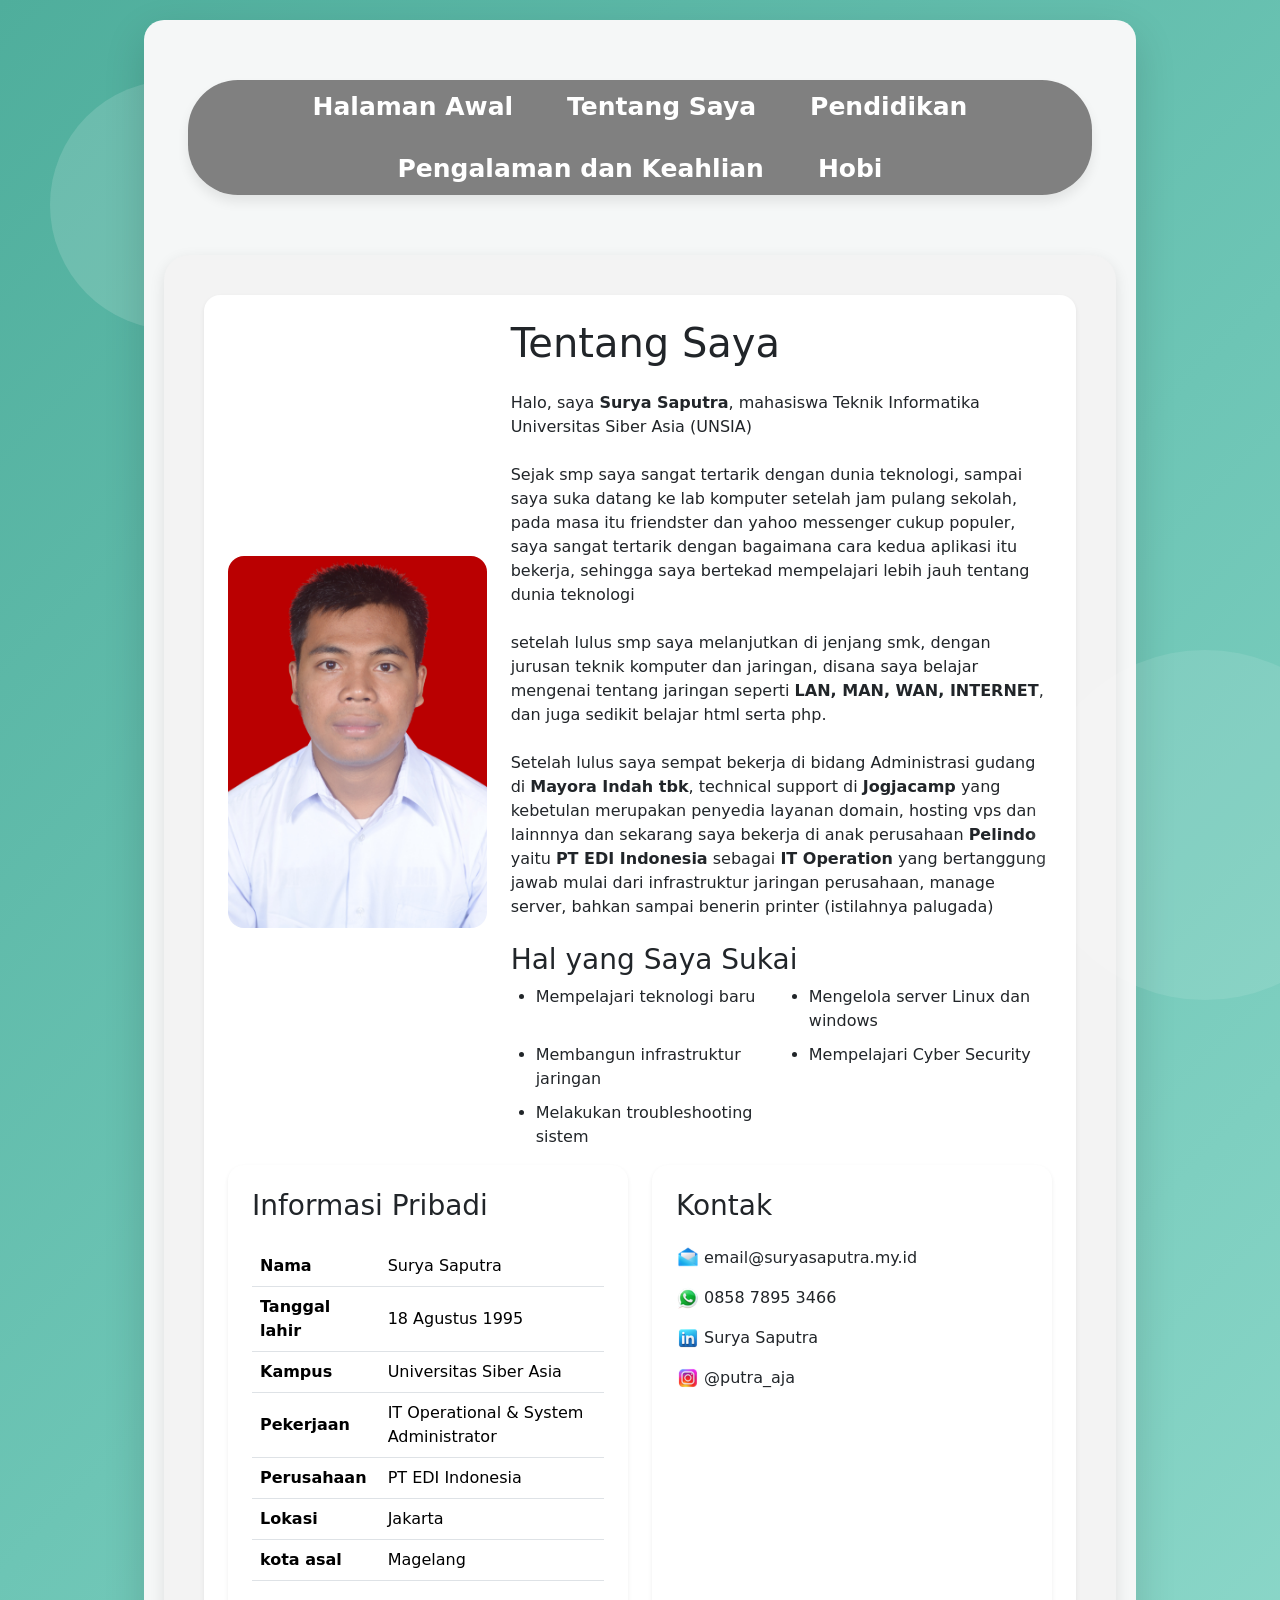
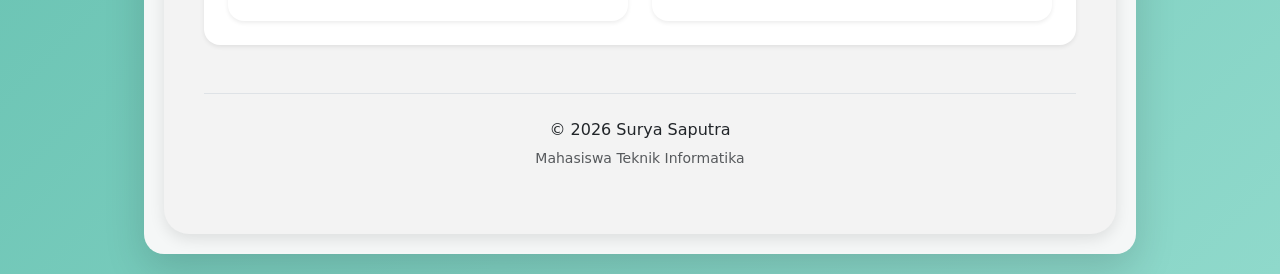
==== about.html @ 4a8ceff3 "update abiout" ====
<!DOCTYPE html>
<html lang="en">


<head>
    <meta charset="UTF-8">
    <meta name="viewport" content="width=device-width, initial-scale=1.0">
    <title>SuryaSaputra</title>
    <link rel="icon" type="image/gif" href="asset/favicon/favicon.gif">
    <link rel="stylesheet" href="style.css">
    <link rel="preconnect" href="https://fonts.googleapis.com">
    <link href="https://cdn.jsdelivr.net/npm/bootstrap@5.3.8/dist/css/bootstrap.min.css" rel="stylesheet">
    <script src="https://cdn.jsdelivr.net/npm/bootstrap@5.3.8/dist/js/bootstrap.bundle.min.js"></script>
</head>
<body class="Body-page">
    <div class="wrapper">

<!-- untuk halaman ini saya menggunakan navbar untuk menghubungkan antar menu -->
        <div class="navbar d-flex justify-content-center align-items-center gap-4">
            <a href="index.html">Halaman Awal</a>
            <a href="about.html">Tentang Saya</a>
            <a href="pendidikan.html">Pendidikan</a>
            <a href="skill.html">Pengalaman dan Keahlian</a>
            <a href="skill.html">Hobi</a>
        </div>
        <div class="content-box">

            <div class="card border-0 shadow-sm rounded-4 p-4 mb-4">

                <div class="row align-items-center">

                    <div class="col-md-4 text-center">
                        <img src="asset/foto.jpeg"
                            class="img-fluid rounded-4"
                            alt="Foto Profil">
                    </div>

                    <div class="col-md-8">
<!-- bagian ini menceritakan sedikit info tentang saya -->
                        <h1 class="mb-4">
                            <i class="fa-solid fa-user text-success"></i>
                            Tentang Saya
                        </h1>

                        <p1>
                            Halo, saya <b>Surya Saputra</b>, mahasiswa Teknik
                            Informatika Universitas Siber Asia (UNSIA)
                        </p1>
                        <br></br>

                        <p2>
                            Sejak smp saya sangat tertarik dengan dunia teknologi,
                            sampai saya suka datang ke lab komputer setelah jam pulang sekolah,
                            pada masa itu friendster dan yahoo messenger cukup populer,
                            saya sangat tertarik dengan bagaimana cara kedua aplikasi itu bekerja,
                            sehingga saya bertekad mempelajari lebih jauh tentang dunia teknologi
                        </p2>
                        <br></br>
                        <p3>
                            setelah lulus smp saya melanjutkan di jenjang smk, dengan jurusan teknik komputer dan jaringan,
                            disana saya belajar mengenai tentang jaringan seperti <b>LAN, MAN, WAN, INTERNET</b>, 
                            dan juga sedikit belajar html serta php.
                        </p3>
                        <br></br>
                        <p4>
                            Setelah lulus saya sempat bekerja di bidang Administrasi gudang di <b>Mayora Indah tbk</b>,
                            technical support di <b>Jogjacamp</b> yang kebetulan merupakan penyedia layanan domain, hosting vps dan lainnnya
                            dan sekarang saya bekerja di anak perusahaan <b>Pelindo</b> yaitu <b>PT EDI Indonesia</b> sebagai <b>IT Operation</b> yang bertanggung jawab mulai dari 
                            infrastruktur jaringan perusahaan, manage server, bahkan sampai benerin printer (istilahnya palugada)
                        </p4>
                        <div class="mt-4">

                        <h3>Hal yang Saya Sukai</h3>
<!-- list kesukaan saya -->
                        <ul class="tentang-list">
                            <li>Mempelajari teknologi baru</li>
                            <li>Mengelola server Linux dan windows</li>
                            <li>Membangun infrastruktur jaringan</li>
                            <li>Mempelajari Cyber Security</li>
                            <li>Melakukan troubleshooting sistem</li>
                        </ul>

                    </div>

                </div>

            </div>
<!-- di informasi pribasi ini saya menggunakan tabel agar terlihat rapi -->
            <div class="row g-4">

                <div class="col-md-6">

                    <div class="card border-0 shadow-sm rounded-4 p-4 h-100">

                        <h3 class="mb-4">
                            <i class="fa-solid fa-address-card text-success"></i>
                            Informasi Pribadi
                        </h3>

                        <table class="table align-middle">

                            <tr>
                                <th>Nama</th>
                                <td>Surya Saputra</td>
                            </tr>
                            <tr>
                                <th>Tanggal lahir</th>
                                <td>18 Agustus 1995</td>
                            </tr>

                            <tr>
                                <th>Kampus</th>
                                <td>Universitas Siber Asia</td>
                            </tr>

                            <tr>
                                <th>Pekerjaan</th>
                                <td>IT Operational & System Administrator</td>
                            </tr>

                            <tr>
                                <th>Perusahaan</th>
                                <td>PT EDI Indonesia</td>
                            </tr>

                            <tr>
                                <th>Lokasi</th>
                                <td>Jakarta</td>
                            </tr>
                            <tr>
                                <th>kota asal</th>
                                <td>Magelang</td>
                            </tr>

                        </table>

                    </div>

                </div>

<!--pada kolom kontak sengaja tidak diberikan link keluar karna di halaman awal sudah di info kontaknya juga -->
                <div class="col-md-6">

                    <div class="card border-0 shadow-sm rounded-4 p-4 h-100">

                        <h3 class="mb-4">
                            <i class="fa-solid fa-paper-plane text-success"></i>
                            Kontak
                        </h3>

                        <div class="d-flex align-items-center mb-3">
                            <img src="asset/favicon/email.png" alt="Email" width="24" height="24" class="me-1">
                            email@suryasaputra.my.id
                        </div>

                        <div class="d-flex align-items-center mb-3">
                            <img src="asset/favicon/whatsapp.png" alt="Email" width="24" height="24" class="me-1">
                            0858 7895 3466
                        </div>

                        <div class="d-flex align-items-center mb-3">
                            <img src="asset/favicon/linkedin.png" alt="Email" width="24" height="24" class="me-1">
                            Surya Saputra
                        </div>

                        <div class="d-flex align-items-center">
                            <img src="asset/favicon/instagram.png" alt="Email" width="24" height="24" class="me-1">
                            @putra_aja
                        </div>
                    </div>
                </div>

            </div>
        </div>
                <footer class="text-center py-4 mt-5 border-top">
             <p class="mb-1">
                © 2026 Surya Saputra</p>
            <small class="text-muted">
            Mahasiswa Teknik Informatika
            </small>
        </footer>
    </div>
    
</body>

</html>
---- style.css ----
/* =========================
   Background Utama Halaman
   ========================= */
.Body {
    min-height: 100vh;
    display: flex;
    justify-content: center;
    align-items: center;
    background: linear-gradient(
        135deg,
        #4fae9c 0%,
        #6dc5b5 50%,
        #8fd9cb 100%
    );
    padding: 20px;
}
/* Efek Lingkaran Dekoratif Background */
body::before {
    content: "";
    position: fixed;
    width: 250px;
    height: 250px;
    border-radius: 50%;
    background: rgba(255,255,255,0.15);
    top: 80px;
    left: 50px;
}

body::after {
    content: "";
    position: fixed;
    width: 350px;
    height: 350px;
    border-radius: 50%;
    background: rgba(255,255,255,0.1);
    bottom: -100px;
    right: -100px;
}

.Body-page {
    display: flex;
    justify-content: center;
    align-items: center;
    background: linear-gradient(
        135deg,
        #4fae9c 0%,
        #6dc5b5 50%,
        #8fd9cb 100%
    );
    padding: 20px;
}

.Body-page::before {
    content: "";
    position: fixed;
    width: 250px;
    height: 250px;
    border-radius: 50%;
    background: rgba(255,255,255,0.15);
    top: 80px;
    left: 50px;
}

.Body-page::after {
    content: "";
    position: fixed;
    width: 350px;
    height: 350px;
    border-radius: 50%;
    background: rgba(255,255,255,0.1);
    bottom: -100px;
    right: -100px;
}

/* =========================
   Container Utama CV
   ========================= */

.wrapper{
    position: relative;
    overflow: hidden;
    background-color: #f5f7f7;
    width: 80%;
    max-width: 1200px;
    margin: 0 auto;
    padding: 20px;
    border-radius: 20px;
    box-shadow: 0 15px 40px rgba(0,0,0,0.15);
}
/* bar navigasi */

.navbar {
    width:95%;
    max-width:1200px;
    border-radius: 50px;
    margin:40px auto 60px;
    background:grey;
    padding: 15px 30px;
    font-weight: bold;
    font-size:25px; 
    box-shadow:0 7px 12px rgba(0,0,0,.08);
}
.navbar a{
    text-decoration: none;
    color: white;
    font-weight: bold;
    margin: 0 15px;
}

/* Efek Animasi Background */

.bg-animation span{
    position: absolute;
    border-radius: 50%;
    background: rgba(93, 184, 165, 0.15);
    animation: float 8s ease-in-out infinite;
}

.bg-animation span:nth-child(1){
    width: 150px;
    height: 150px;
    top: 20px;
    left: 20px;
}

.bg-animation span:nth-child(2){
    width: 250px;
    height: 250px;
    bottom: -50px;
    right: -50px;
    animation-delay: 2s;
}

.bg-animation span:nth-child(3){
    width: 100px;
    height: 100px;
    top: 50%;
    right: 15%;
    animation-delay: 4s;
}

@keyframes float{
    0%,100%{
        transform: translateY(0);
    }
    50%{
        transform: translateY(-25px);
    }
}
.bg-animation{
    position: absolute;
    inset: 0;
    z-index: 0;
    pointer-events: none;
}

/* =========================
   Menu Card
   ========================= */

.menu {
    transition: all 0.3s ease;
}

.menu:hover {
    transform: translateY(-5px);
    box-shadow: 0 8px 15px rgba(0,0,0,0.3);
}

/* =========================
   Social Media Section
   ========================= */
.sosmed {
    margin-top: 25px;
    display: flex;
    justify-content: center;
    gap: 20px;
}

.sosmed img {
    width: 32px;
    height: 32px;
    transition: 0.3s;
}

.sosmed img:hover {
    transform: scale(1.1);
}

.menu-container{
    display: flex;
    justify-content: center;
    gap: 25px;
    flex-wrap: wrap;
}

.menu-link{
    text-decoration: none;
    color: inherit;
}
.content {
    margin-top: 25px;
}
.menu{
    margin-top: 75px;
    width: 220px;
    background: white;
    border-radius: 20px;
    padding: 30px 20px;
    text-align: center;
    box-shadow: 0 8px 20px rgba(0,0,0,.08);
    transition: .3s;
}

.menu:hover{
    transform: translateY(-8px);
    box-shadow: 0 15px 30px rgba(0,0,0,.15);
}

.icon{
    width: 80px;
    height: 80px;
    margin: 0 auto 20px;
    background: #dff5ef;
    border-radius: 50%;

    display: flex;
    align-items: center;
    justify-content: center;
}

.icon img{
    width: 80px;
    height: 80px;
}

.tentang-list {
        display:grid;
    grid-template-columns:repeat(2,1fr);
    gap:10px 30px;
    padding-left:25px;
}

/* =========================
   Skill Table
   ========================= */

.skill-tables{
    grid-template-columns:repeat(3,1fr);
    margin-top:20px;
}

.skill-table{
    width:100%;
    border-collapse:collapse;
}

.skill-table th{
    background:#2563eb;
    color:white;
    padding:15px;
    text-align:center;
}

.skill-table td{
    border:1px solid #e5e7eb;
    padding:12px;
    text-align:center;
}

.skill-table tr:hover{
    background:#f8fafc;
}

@media(max-width:768px){

    .skill-tables{
        grid-template-columns:1fr;
    }

}
/* =========================
   Experience table
   ========================= */

.experience-tables{
    display:grid;
    grid-template-columns:repeat(3,1fr);
    gap:20px;
    margin-top:20px;
}

.experience-table{
    width:100%;
    border-collapse:collapse;
    background:white;
}

.experience-table th{
    background:#2563eb;
    color:white;
    padding:15px;
    text-align:center;
}

.experience-table td{
    border:1px solid #e5e7eb;
    padding:12px;
    text-align:center;
}

.experience-table tr:hover{
    background:#f8fafc;
}

@media(max-width:768px){

    .experience-tables{
        grid-template-columns:1fr;
    }

}
.content-box{
    background:#f3f3f3;
    margin-top:40px;
    padding:40px;
    border-radius:25px;
    box-shadow:0 5px 15px rgba(0,0,0,0.1);
}

.hobby-card{
    border:none;
    border-radius:20px;
    overflow:hidden;
    transition:0.4s;
    box-shadow:0 4px 15px rgba(0,0,0,0.1);
}

.hobby-card:hover{
    transform:translateY(-10px);
    box-shadow:0 10px 25px rgba(0,0,0,0.2);
}

.hobby-img{
    height:220px;
    object-fit:cover;
}

.hobby-card h4{
    font-weight:bold;
    margin-bottom:10px;
}

.hobby-card p{
    color:#555;
    line-height:1.6;
}

/* =========================
   Timeline Pendidikan
   ========================= */

.timeline{
    position: relative;
    margin-left: 25px;
}

.timeline::before{
    content: '';
    position: absolute;
    left: 20px;
    top: 0;
    width: 4px;
    height: 100%;
    background: #0d6efd;
    border-radius: 20px;
}

.timeline-item{
    position: relative;
    margin-bottom: 40px;
    padding-left: 70px;
}

.timeline-icon{
    position: absolute;
    left: 0;
    top: 0;
    width: 45px;
    height: 45px;
    background: white;
    border-radius: 50%;
    font-size: 20px;
    display: flex;
    align-items: center;
    justify-content: center;
    box-shadow: 0 3px 10px rgba(0,0,0,.15);
    z-index: 2;
}

.timeline-card{
    background: white;
    padding: 25px;
    border-radius: 18px;
    box-shadow: 0 3px 10px rgba(0,0,0,.1);
    transition: .3s;
}

.timeline-card:hover{
    transform: translateX(10px);
    box-shadow: 0 8px 20px rgba(0,0,0,.15);
}

.timeline-card h4{
    font-weight: bold;
}

.timeline-card p{
    color: #555;
    margin-bottom: 0;
}
.games-list {
    display:grid;
    grid-template-columns:repeat(2,1fr);
    gap:5px 20px;
    padding-left:20px;
    margin-bottom:0;
}

.game-list li{
    font-size:14px;
}
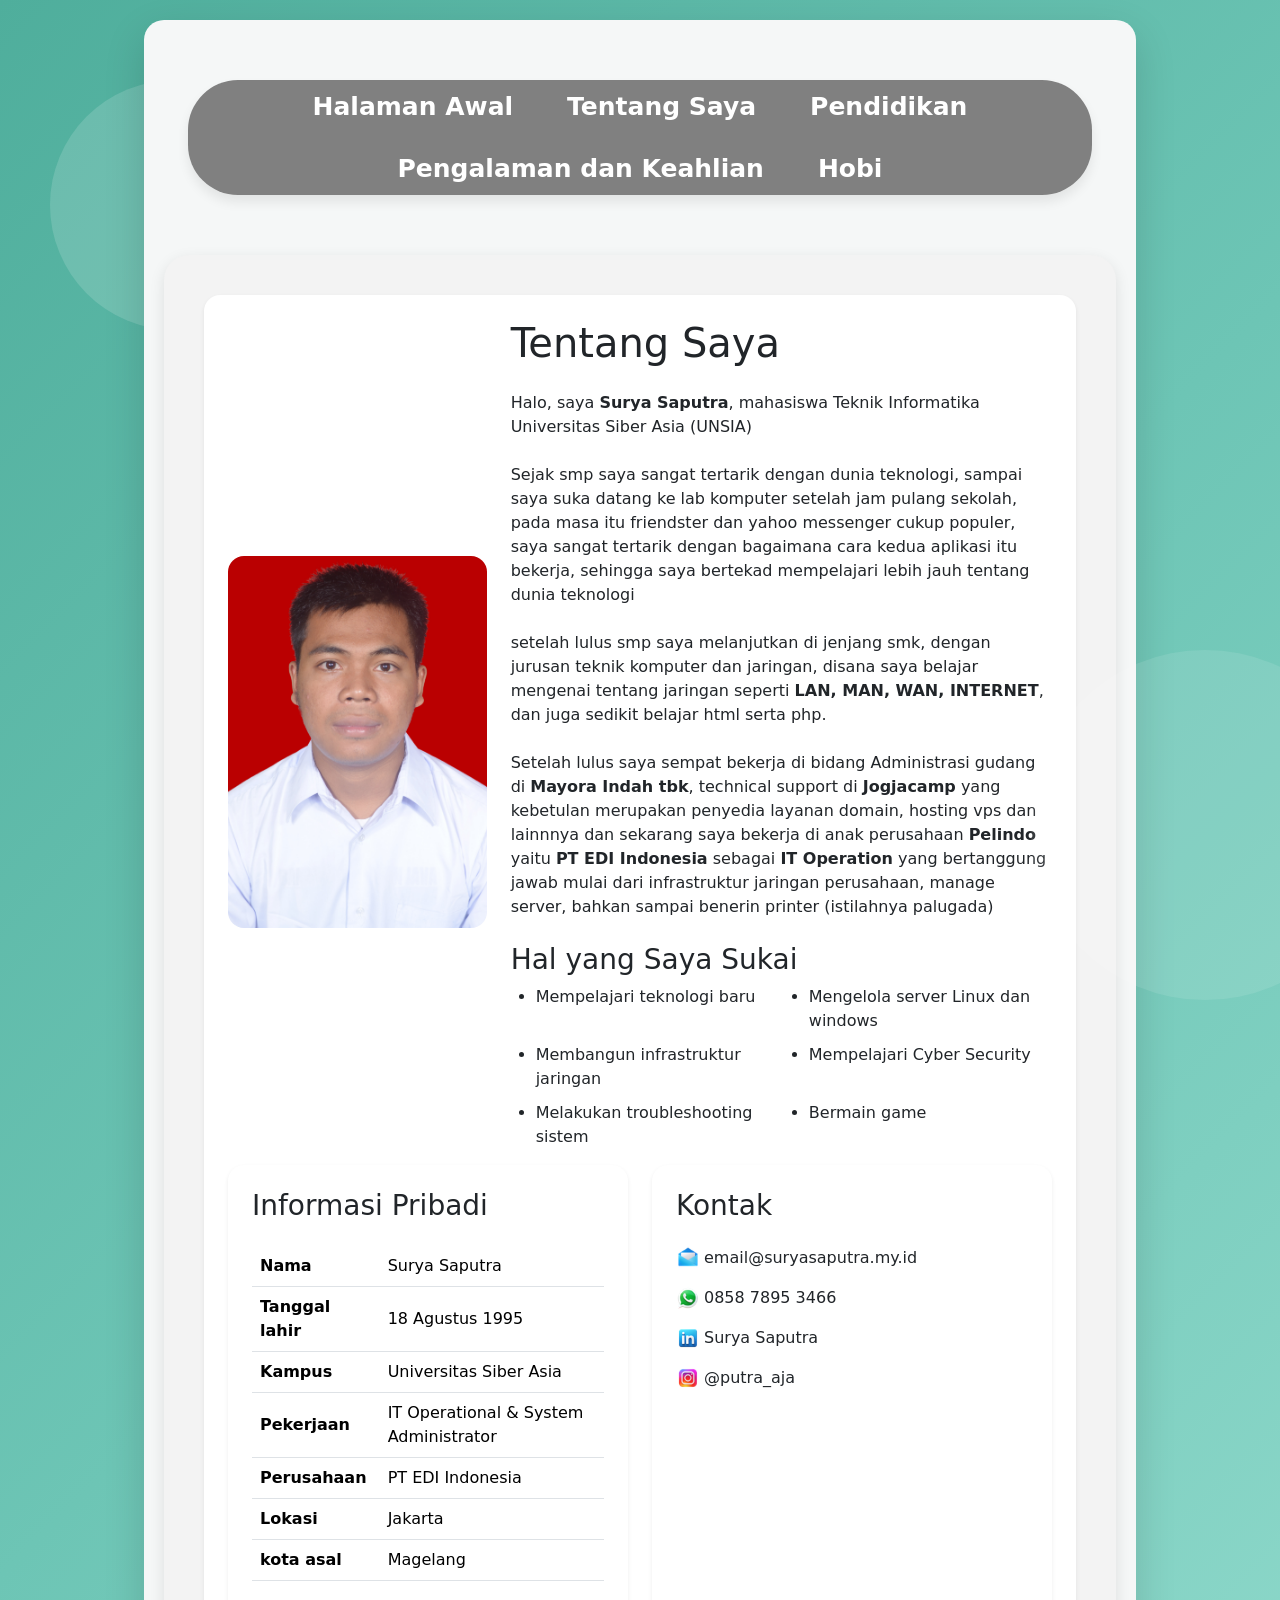
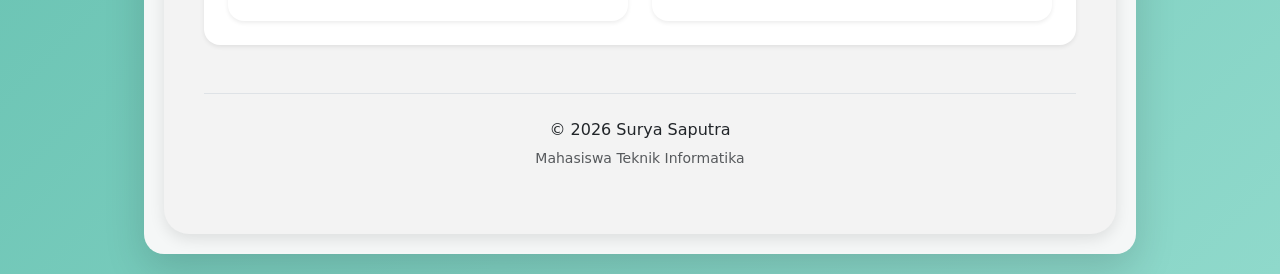
==== commit 5a564104: "update about" ====
--- a/about.html
+++ b/about.html
@@ -78,6 +78,7 @@
                             <li>Membangun infrastruktur jaringan</li>
                             <li>Mempelajari Cyber Security</li>
                             <li>Melakukan troubleshooting sistem</li>
+                             <li>Bermain game</li>
                         </ul>
 
                     </div>
--- a/style.css
+++ b/style.css
@@ -419,6 +419,10 @@
     color: #555;
     margin-bottom: 0;
 }
+
+/* =========================
+   CSS untuk list
+   ========================= */
 .games-list {
     display:grid;
     grid-template-columns:repeat(2,1fr);
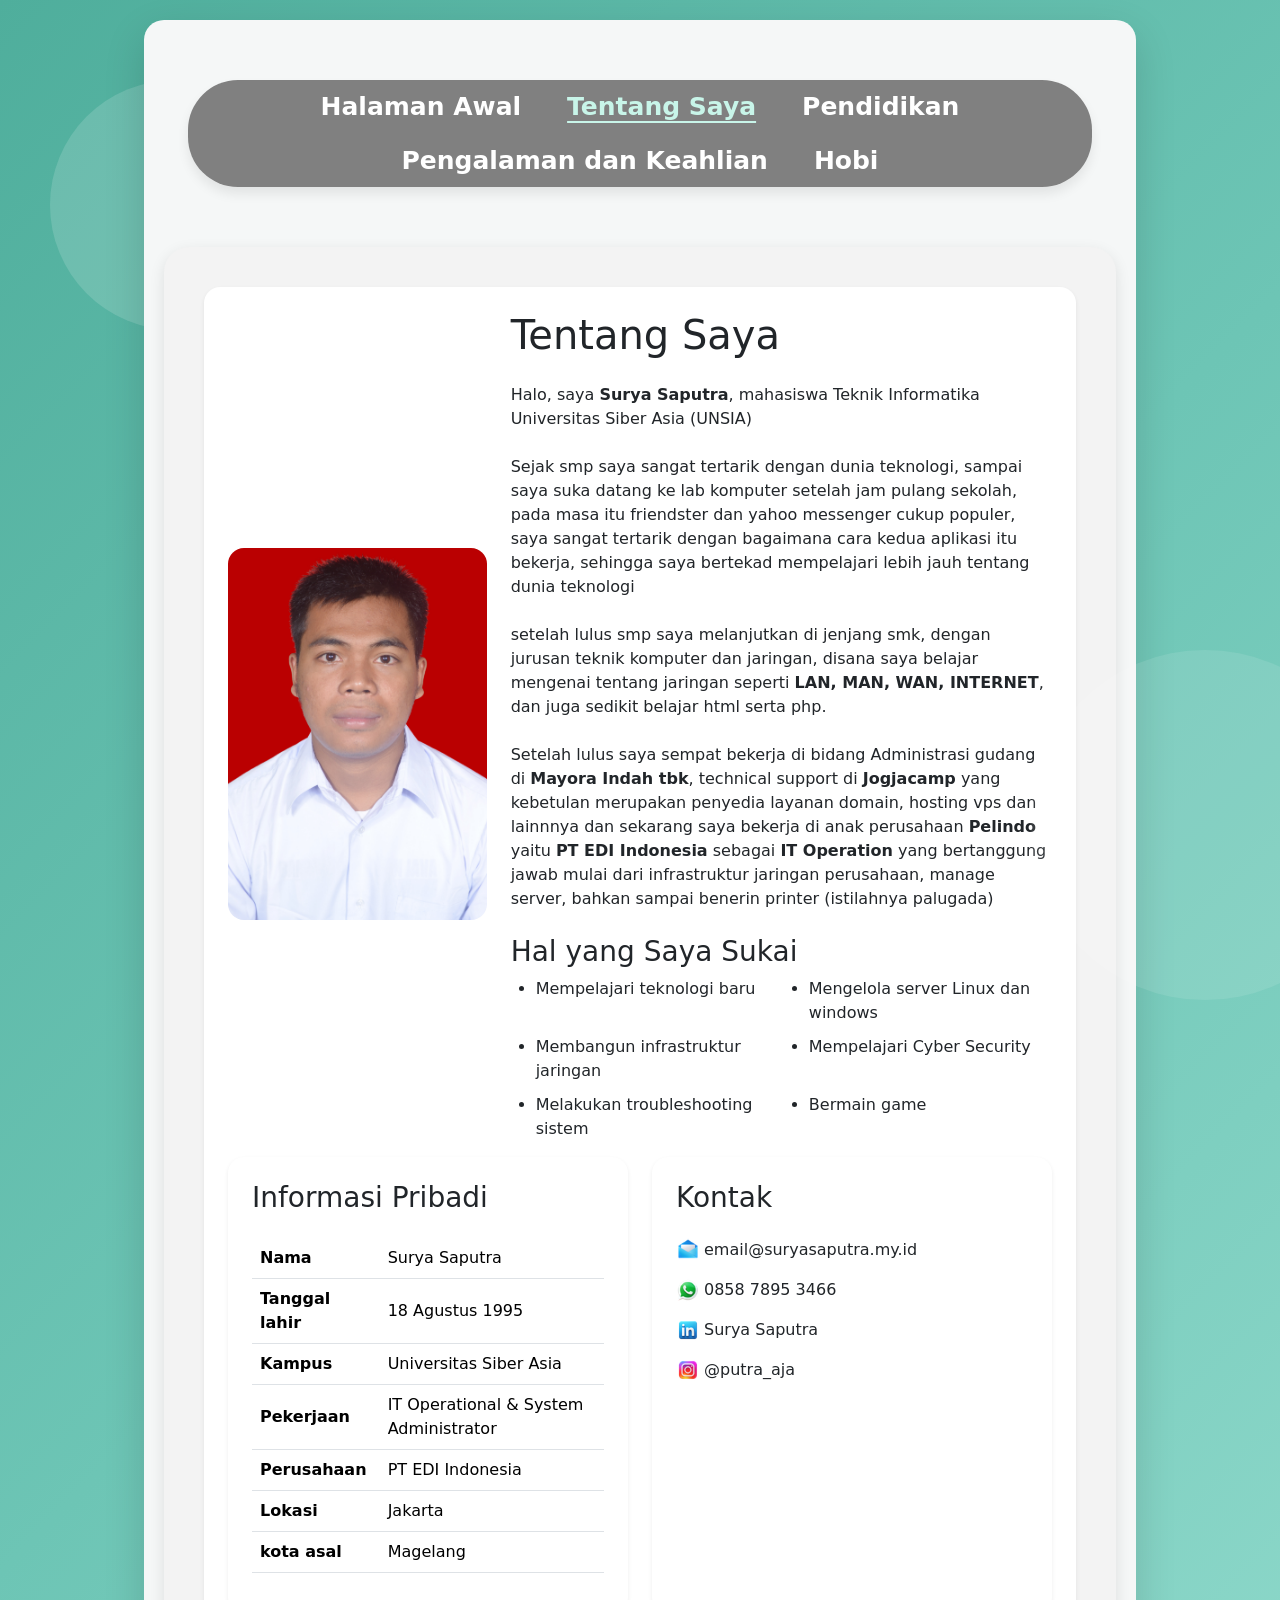
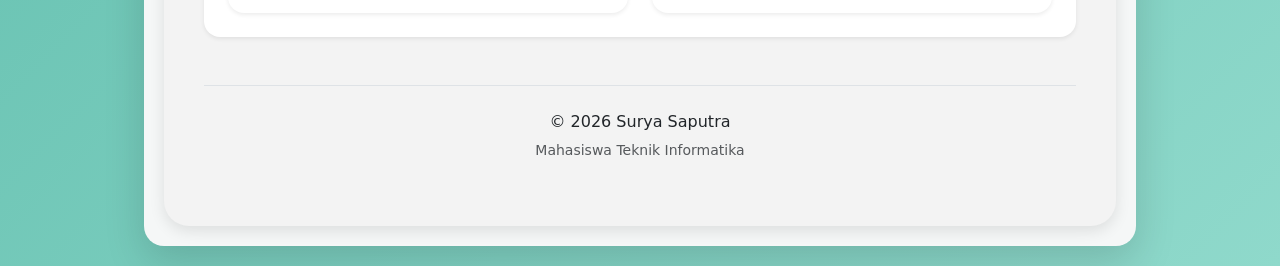
==== commit 1c8353bc: "animation update" ====
--- a/about.html
+++ b/about.html
@@ -21,7 +21,7 @@
             <a href="about.html">Tentang Saya</a>
             <a href="pendidikan.html">Pendidikan</a>
             <a href="skill.html">Pengalaman dan Keahlian</a>
-            <a href="skill.html">Hobi</a>
+            <a href="hobi.html">Hobi</a>
         </div>
         <div class="content-box">
 
@@ -181,7 +181,7 @@
             </small>
         </footer>
     </div>
-    
+    <script src="main.js"></script>
 </body>
 
 </html>
--- a/style.css
+++ b/style.css
@@ -107,6 +107,56 @@
     margin: 0 15px;
 }
 
+/* link navigasi dibungkus JS (.nav-links) agar gampang di-collapse di HP */
+.nav-links{
+    display: flex;
+    align-items: center;
+    gap: 1rem;
+    flex-wrap: wrap;
+    justify-content: center;
+}
+
+/* tombol hamburger, hanya tampil di layar kecil */
+.nav-toggle{
+    display: none;
+    flex-direction: column;
+    justify-content: center;
+    gap: 5px;
+    width: 44px;
+    height: 44px;
+    padding: 10px;
+    background: transparent;
+    border: none;
+    cursor: pointer;
+}
+
+.nav-toggle span{
+    display: block;
+    height: 3px;
+    width: 100%;
+    background: white;
+    border-radius: 3px;
+    transition: .3s;
+}
+
+/* efek tombol hamburger jadi tanda X saat menu terbuka */
+.navbar.nav-open .nav-toggle span:nth-child(1){
+    transform: translateY(8px) rotate(45deg);
+}
+.navbar.nav-open .nav-toggle span:nth-child(2){
+    opacity: 0;
+}
+.navbar.nav-open .nav-toggle span:nth-child(3){
+    transform: translateY(-8px) rotate(-45deg);
+}
+
+/* link halaman yang sedang aktif */
+.navbar a.nav-active{
+    color: #c8f5e9;
+    text-decoration: underline;
+    text-underline-offset: 6px;
+}
+
 /* Efek Animasi Background */
 
 .bg-animation span{
@@ -434,3 +484,210 @@
 .game-list li{
     font-size:14px;
 }
+
+/* =========================
+   Animasi JS (dipakai main.js)
+   Hanya aktif kalau class .js-anim ada di <html>,
+   jadi website tetap normal saat JS dimatikan
+   ========================= */
+.js-anim .reveal-pending{
+    opacity: 0;
+    transform: translateY(35px);
+}
+
+.js-anim .revealed{
+    opacity: 1;
+    transform: translateY(0);
+    transition: opacity .6s ease, transform .6s ease;
+}
+
+/* kursor berkedip untuk efek ketik di halaman awal */
+.type-cursor{
+    display: inline-block;
+    color: #4fae9c;
+    font-weight: 300;
+    animation: blink-cursor .8s steps(1) infinite;
+}
+
+@keyframes blink-cursor{
+    50%{
+        opacity: 0;
+    }
+}
+
+/* tombol kembali ke atas */
+.scroll-top-btn{
+    position: fixed;
+    right: 22px;
+    bottom: 22px;
+    width: 46px;
+    height: 46px;
+    border: none;
+    border-radius: 50%;
+    background: #2c7a6b;
+    color: white;
+    font-size: 20px;
+    cursor: pointer;
+    box-shadow: 0 6px 16px rgba(0,0,0,.25);
+    opacity: 0;
+    transform: translateY(15px);
+    pointer-events: none;
+    transition: .35s;
+    z-index: 999;
+}
+
+.scroll-top-btn.show{
+    opacity: 1;
+    transform: translateY(0);
+    pointer-events: auto;
+}
+
+.scroll-top-btn:hover{
+    background: #2563eb;
+}
+
+/* matikan animasi bagi pengguna yang prefers reduced motion */
+@media (prefers-reduced-motion: reduce){
+    .js-anim .reveal-pending{
+        opacity: 1;
+        transform: none;
+    }
+    .bg-animation span{
+        animation: none;
+    }
+}
+
+/* =========================
+   Responsif Handphone
+   ========================= */
+@media (max-width: 991.98px){
+
+    .Body,
+    .Body-page{
+        padding: 10px;
+    }
+
+    .wrapper{
+        width: 100%;
+        padding: 15px;
+        border-radius: 15px;
+    }
+
+    .navbar{
+        /* !important supaya menang melawan class d-flex Bootstrap di HTML */
+        display: block !important;
+        padding: 12px 18px;
+        font-size: 18px;
+        margin: 15px auto 30px;
+    }
+
+    .nav-toggle{
+        display: flex;
+        margin-left: auto;
+    }
+
+    /* menu tersembunyi sampai hamburger diklik */
+    .nav-links{
+        display: none;
+        flex-direction: column;
+        align-items: stretch;
+        gap: 0;
+        margin-top: 12px;
+    }
+
+    .navbar.nav-open .nav-links{
+        display: flex;
+    }
+
+    .nav-links a{
+        display: block;
+        margin: 0;
+        padding: 12px 8px;
+        border-bottom: 1px solid rgba(255,255,255,.18);
+        text-align: center;
+    }
+
+    .nav-links a:last-child{
+        border-bottom: none;
+    }
+
+    .content-box{
+        padding: 20px;
+        border-radius: 18px;
+    }
+
+    .menu{
+        margin-top: 25px;
+        width: 100%;
+        max-width: 320px;
+    }
+
+    .menu-container{
+        flex-direction: column;
+        align-items: center;
+        gap: 0;
+    }
+
+    .menu-link{
+        width: 100%;
+        display: flex;
+        justify-content: center;
+    }
+
+    .tentang-list,
+    .games-list{
+        grid-template-columns: 1fr;
+    }
+
+    .timeline-item{
+        padding-left: 55px;
+    }
+
+    .skill-table,
+    .experience-table{
+        font-size: 14px;
+    }
+
+    .skill-table th,
+    .experience-table th{
+        padding: 10px;
+    }
+
+    .skill-table td,
+    .experience-table td{
+        padding: 8px;
+    }
+
+    h1{
+        font-size: 1.6rem;
+    }
+
+    h2{
+        font-size: 1.3rem;
+    }
+}
+
+@media (max-width: 575.98px){
+
+    .wrapper > .container img{
+        width: 140px !important;
+        height: 140px !important;
+    }
+
+    .sosmed{
+        gap: 12px;
+    }
+
+    .sosmed img{
+        width: 26px;
+        height: 26px;
+    }
+
+    .content-box{
+        padding: 15px;
+    }
+
+    .navbar{
+        font-size: 16px;
+    }
+}
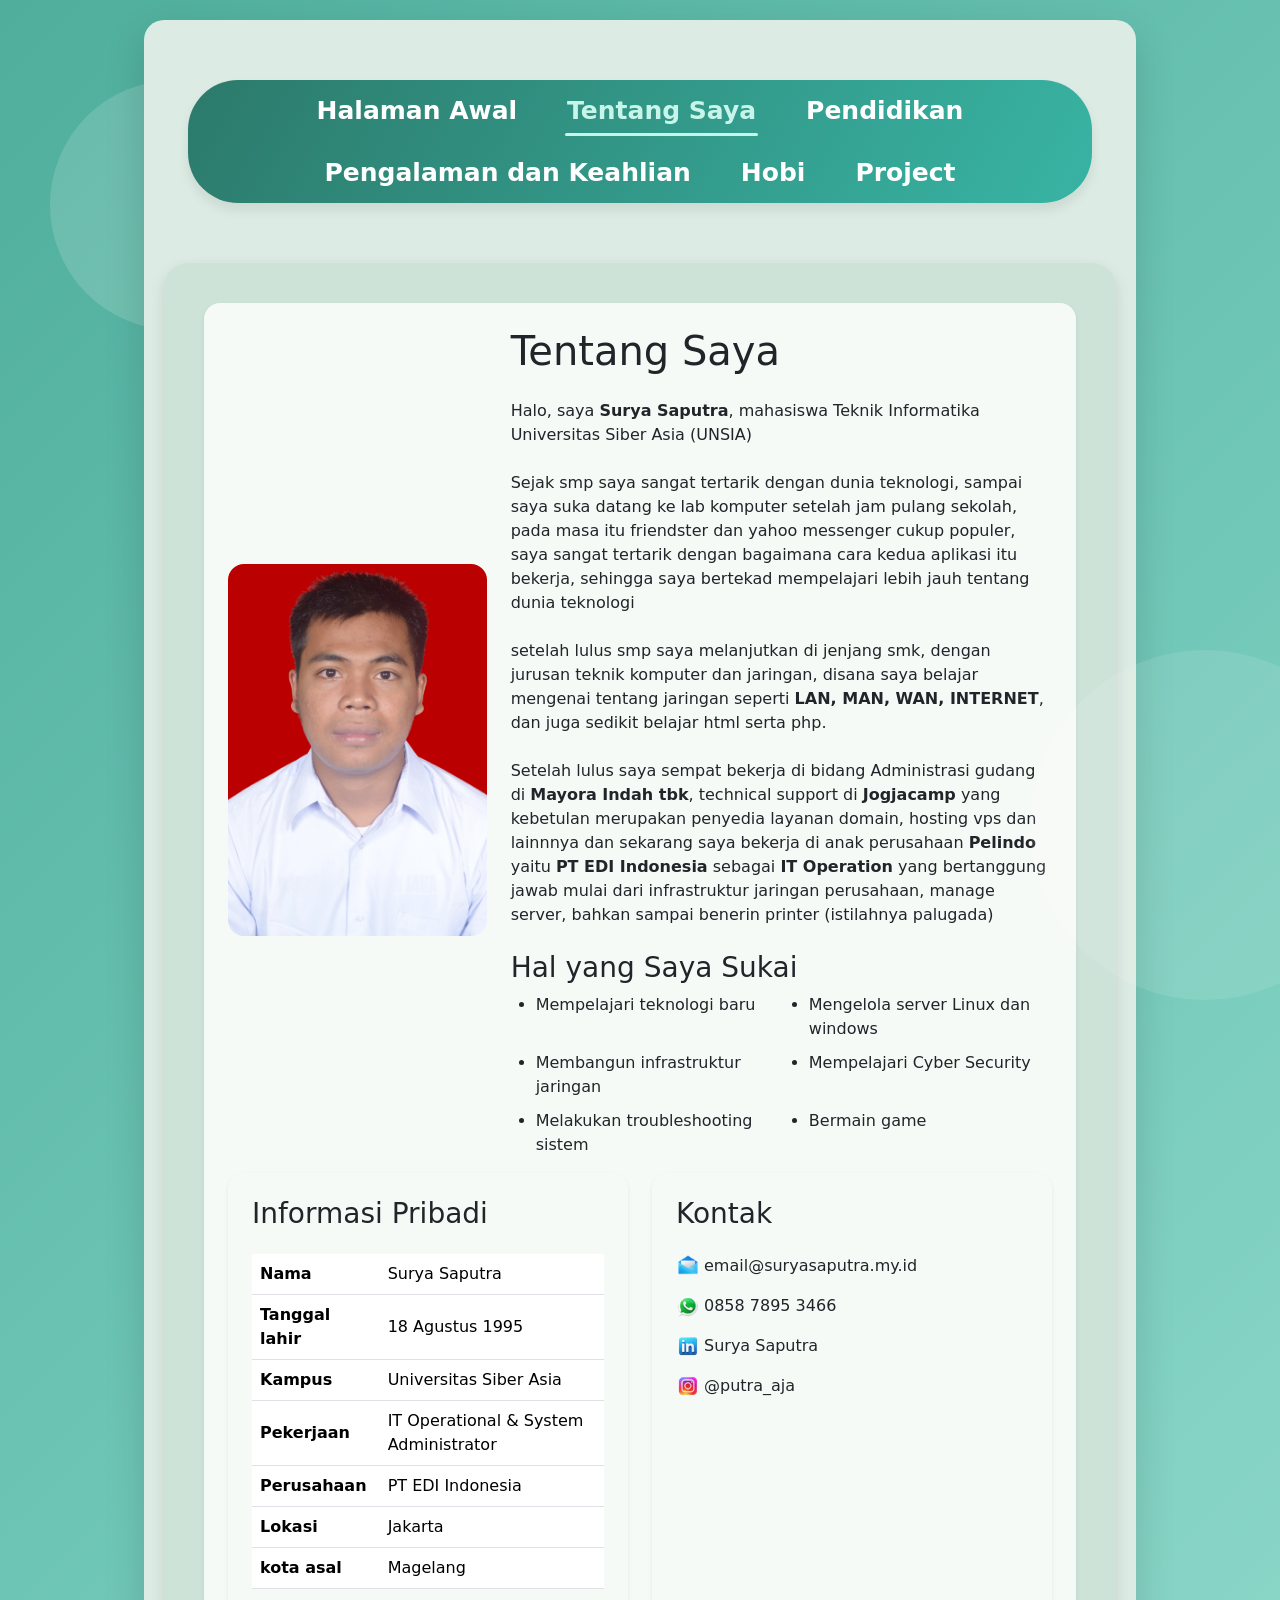
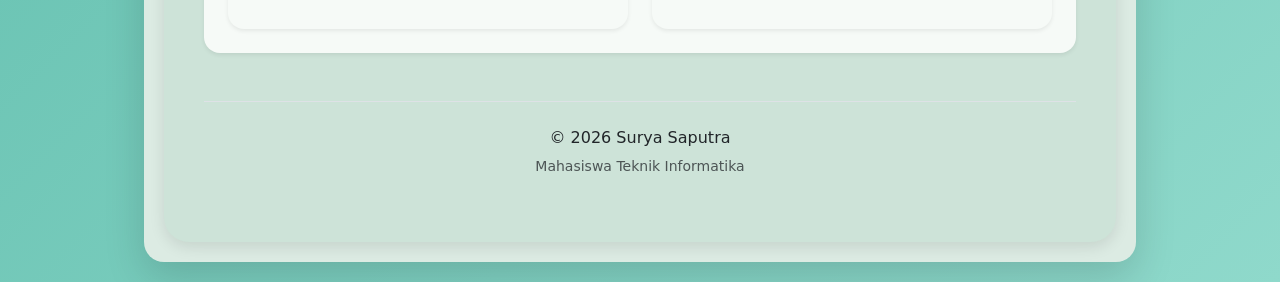
==== commit 1db1b991: "new update" ====
--- a/about.html
+++ b/about.html
@@ -22,6 +22,7 @@
             <a href="pendidikan.html">Pendidikan</a>
             <a href="skill.html">Pengalaman dan Keahlian</a>
             <a href="hobi.html">Hobi</a>
+            <a href="Project.html">Project</a>
         </div>
         <div class="content-box">
 
--- a/style.css
+++ b/style.css
@@ -79,7 +79,7 @@
 .wrapper{
     position: relative;
     overflow: hidden;
-    background-color: #f5f7f7;
+    background-color: #dcebe3;
     width: 80%;
     max-width: 1200px;
     margin: 0 auto;
@@ -94,17 +94,61 @@
     max-width:1200px;
     border-radius: 50px;
     margin:40px auto 60px;
-    background:grey;
+    background: linear-gradient(120deg, #2c7a6b, #38b2a2, #2563eb);
+    background-size: 200% 100%;
+    animation: navbar-shift 8s ease-in-out infinite alternate;
     padding: 15px 30px;
     font-weight: bold;
     font-size:25px; 
     box-shadow:0 7px 12px rgba(0,0,0,.08);
-}
+    transition: box-shadow .3s ease;
+}
+
+/* gradient navbar bergerak pelan */
+@keyframes navbar-shift{
+    from{
+        background-position: 0% 0;
+    }
+    to{
+        background-position: 100% 0;
+    }
+}
+
+.navbar:hover{
+    box-shadow:0 10px 24px rgba(0,0,0,.18);
+}
+
 .navbar a{
+    position: relative;
     text-decoration: none;
     color: white;
     font-weight: bold;
     margin: 0 15px;
+    padding: 4px 2px;
+    transition: color .25s ease, transform .25s ease;
+}
+
+/* garis bawah muncul bergerak dari tengah saat hover */
+.navbar a::after{
+    content: '';
+    position: absolute;
+    left: 50%;
+    bottom: -2px;
+    width: 0;
+    height: 3px;
+    background: #c8f5e9;
+    border-radius: 3px;
+    transition: width .3s ease, left .3s ease;
+}
+
+.navbar a:hover{
+    color: #c8f5e9;
+    transform: translateY(-2px);
+}
+
+.navbar a:hover::after{
+    width: 100%;
+    left: 0;
 }
 
 /* link navigasi dibungkus JS (.nav-links) agar gampang di-collapse di HP */
@@ -153,8 +197,12 @@
 /* link halaman yang sedang aktif */
 .navbar a.nav-active{
     color: #c8f5e9;
-    text-decoration: underline;
-    text-underline-offset: 6px;
+    text-decoration: none;
+}
+
+.navbar a.nav-active::after{
+    width: 100%;
+    left: 0;
 }
 
 /* Efek Animasi Background */
@@ -230,11 +278,16 @@
 .sosmed img {
     width: 32px;
     height: 32px;
+    padding: 6px;
+    background: #dff5ef;
+    border-radius: 50%;
     transition: 0.3s;
 }
 
 .sosmed img:hover {
-    transform: scale(1.1);
+    transform: scale(1.25) translateY(-4px);
+    background: #2c7a6b;
+    box-shadow: 0 8px 16px rgba(44, 122, 107, .35);
 }
 
 .menu-container{
@@ -251,37 +304,178 @@
 .content {
     margin-top: 25px;
 }
+
+/* judul sambutan: warna gradient mengalir berulang terus (tone pastel lembut) */
+.content h1,
+.content h2{
+    background: linear-gradient(90deg,
+        #4fae9c, #74b5a8, #8fb6cd, #9da3c4, #c0a0b4, #4fae9c);
+    background-size: 300% 100%;
+    -webkit-background-clip: text;
+    background-clip: text;
+    -webkit-text-fill-color: transparent;
+    color: #4fae9c; /* cadangan kalau tidak mendukung background-clip */
+    animation: heading-flow 5s linear infinite;
+}
+
+.content h2{
+    animation-duration: 7s; /* sedikit lebih lambat supaya tidak seragam */
+}
+
+@keyframes heading-flow{
+    from{
+        background-position: 0% 50%;
+    }
+    to{
+        background-position: 300% 50%;
+    }
+}
 .menu{
+    position: relative;
+    overflow: hidden;
     margin-top: 75px;
     width: 220px;
-    background: white;
+    background: linear-gradient(180deg, #f8fbf9 0%, #ecf5ef 100%);
+    border: 1px solid rgba(44, 122, 107, .10);
     border-radius: 20px;
-    padding: 30px 20px;
+    padding: 30px 20px 22px;
     text-align: center;
     box-shadow: 0 8px 20px rgba(0,0,0,.08);
-    transition: .3s;
+    transition: transform .35s cubic-bezier(.22,.68,.34,1.1),
+                box-shadow .35s ease, border-color .35s ease;
+    will-change: transform;
 }
 
 .menu:hover{
-    transform: translateY(-8px);
-    box-shadow: 0 15px 30px rgba(0,0,0,.15);
+    transform: translateY(-12px) scale(1.03);
+    border-color: rgba(44, 122, 107, .35);
+    box-shadow: 0 24px 50px rgba(44, 122, 107, .28),
+                0 4px 12px rgba(0,0,0,.06);
+}
+
+/* kilat menyapu melewati kartu saat hover */
+.menu::after{
+    content: '';
+    position: absolute;
+    top: -20%;
+    left: -60%;
+    width: 40%;
+    height: 140%;
+    background: linear-gradient(105deg, transparent, rgba(255,255,255,.8), transparent);
+    transform: skewX(-18deg);
+    opacity: 0;
+    pointer-events: none;
+}
+
+.menu:hover::after{
+    animation: glare-sweep .8s ease;
+}
+
+@keyframes glare-sweep{
+    0%{
+        left: -60%;
+        opacity: 0;
+    }
+    15%{
+        opacity: 1;
+    }
+    100%{
+        left: 130%;
+        opacity: 0;
+    }
+}
+
+/* garis aksen muncul dari tengah di atas kartu menu saat hover */
+.menu::before{
+    content: '';
+    position: absolute;
+    top: 0;
+    left: 50%;
+    transform: translateX(-50%);
+    width: 0;
+    height: 6px;
+    background: linear-gradient(90deg, #2c7a6b, #38b2a2, #2563eb);
+    border-radius: 0 0 8px 8px;
+    transition: width .35s ease;
+}
+
+.menu:hover::before{
+    width: 100%;
+}
+
+.menu h3{
+    font-size: 18px;
+    margin-bottom: 10px;
+    transition: color .3s ease;
+}
+
+/* judul jadi gradient text saat hover */
+.menu:hover h3{
+    background: linear-gradient(90deg, #2c7a6b, #2563eb);
+    -webkit-background-clip: text;
+    background-clip: text;
+    -webkit-text-fill-color: transparent;
+    color: #2c7a6b;
+}
+
+.menu p{
+    font-size: 13.5px;
+    color: #6b7a76;
+    line-height: 1.55;
+    margin-bottom: 14px;
+}
+
+/* tombol "Buka" muncul saat hover */
+.menu-cta{
+    display: inline-flex;
+    align-items: center;
+    gap: 6px;
+    font-size: 13px;
+    font-weight: 700;
+    color: #2c7a6b;
+    opacity: 0;
+    transform: translateY(8px);
+    transition: opacity .3s ease .05s, transform .3s ease .05s;
+}
+
+.menu-cta .cta-arrow{
+    transition: transform .3s ease;
+}
+
+.menu:hover .menu-cta{
+    opacity: 1;
+    transform: translateY(0);
+}
+
+.menu:hover .menu-cta .cta-arrow{
+    transform: translateX(5px);
 }
 
 .icon{
     width: 80px;
     height: 80px;
     margin: 0 auto 20px;
-    background: #dff5ef;
+    background: radial-gradient(circle at 30% 30%, #eafbf5, #cdeee2);
+    border: 3px solid white;
+    outline: 1px solid rgba(44, 122, 107, .18);
     border-radius: 50%;
+    transition: transform .35s ease, box-shadow .35s ease, outline-color .35s ease;
 
     display: flex;
     align-items: center;
     justify-content: center;
 }
 
+.menu:hover .icon{
+    transform: scale(1.12) rotate(-6deg);
+    box-shadow: 0 10px 22px rgba(44, 122, 107, .35);
+    outline-color: rgba(44, 122, 107, .45);
+}
+
 .icon img{
-    width: 80px;
-    height: 80px;
+    width: 72px;
+    height: 72px;
+    border-radius: 50%;
 }
 
 .tentang-list {
@@ -302,24 +496,51 @@
 
 .skill-table{
     width:100%;
-    border-collapse:collapse;
+    border-collapse:separate;
+    border-spacing:0;
+    background:#f6faf8;
+    border-radius:16px;
+    overflow:hidden;
+    box-shadow:0 6px 18px rgba(0,0,0,.08);
+    transition: box-shadow .35s ease, transform .35s ease;
+}
+
+.skill-table:hover{
+    transform: translateY(-4px);
+    box-shadow:0 14px 32px rgba(44, 122, 107, .22);
 }
 
 .skill-table th{
-    background:#2563eb;
+    background: linear-gradient(120deg, #2c7a6b, #38b2a2);
     color:white;
-    padding:15px;
+    padding:16px;
     text-align:center;
+    font-size:18px;
+    letter-spacing:.5px;
 }
 
 .skill-table td{
-    border:1px solid #e5e7eb;
+    border-bottom:1px solid #eef2f4;
     padding:12px;
     text-align:center;
-}
-
-.skill-table tr:hover{
-    background:#f8fafc;
+    color:#374151;
+    position:relative;
+    transition: background .25s ease, color .25s ease, padding-left .25s ease;
+}
+
+.skill-table tr:last-child td{
+    border-bottom:none;
+}
+
+/* baris bergantian + efek geser saat hover */
+.skill-table tbody tr:nth-child(even) td{
+    background:#f3faf8;
+}
+
+.skill-table tbody tr:hover td{
+    background:#dff5ef;
+    color:#1d6b5c;
+    font-weight:600;
 }
 
 @media(max-width:768px){
@@ -335,32 +556,68 @@
 
 .experience-tables{
     display:grid;
-    grid-template-columns:repeat(3,1fr);
-    gap:20px;
+    grid-template-columns:repeat(2,1fr);
+    gap:25px;
     margin-top:20px;
 }
 
 .experience-table{
     width:100%;
-    border-collapse:collapse;
-    background:white;
+    border-collapse:separate;
+    border-spacing:0;
+    background:#f6f8fb;
+    border-radius:16px;
+    overflow:hidden;
+    box-shadow:0 6px 18px rgba(0,0,0,.08);
+    transition: box-shadow .35s ease, transform .35s ease;
+}
+
+.experience-table:hover{
+    transform: translateY(-4px);
+    box-shadow:0 14px 32px rgba(37, 99, 235, .22);
 }
 
 .experience-table th{
-    background:#2563eb;
+    background: linear-gradient(120deg, #2563eb, #4fae9c);
     color:white;
-    padding:15px;
+    padding:16px;
     text-align:center;
+    font-size:18px;
+    letter-spacing:.5px;
 }
 
 .experience-table td{
-    border:1px solid #e5e7eb;
+    border-bottom:1px solid #eef2f4;
     padding:12px;
     text-align:center;
-}
-
-.experience-table tr:hover{
-    background:#f8fafc;
+    color:#374151;
+    transition: background .25s ease, color .25s ease;
+}
+
+.experience-table tr:last-child td{
+    border-bottom:none;
+}
+
+/* baris jabatan (yang ada <strong>) ditonjolkan */
+.experience-table td strong{
+    color:#2563eb;
+}
+
+.experience-table tbody tr:nth-child(even) td{
+    background:#f5f8fd;
+}
+
+/* baris tahun diberi gaya seperti badge kecil */
+.experience-table tbody tr:nth-child(2) td{
+    background:#e8f0fe;
+    color:#2563eb;
+    font-weight:600;
+    font-size:14px;
+}
+
+.experience-table tbody tr:hover td{
+    background:#dbeafe;
+    color:#1e40af;
 }
 
 @media(max-width:768px){
@@ -371,11 +628,16 @@
 
 }
 .content-box{
-    background:#f3f3f3;
+    background:#cde3d8;
     margin-top:40px;
     padding:40px;
     border-radius:25px;
     box-shadow:0 5px 15px rgba(0,0,0,0.1);
+}
+
+/* kartu bootstrap (about, hobi, pengalaman) jangan putih murni */
+.wrapper .card{
+    background-color: #f6faf7;
 }
 
 .hobby-card{
@@ -404,6 +666,206 @@
 .hobby-card p{
     color:#555;
     line-height:1.6;
+}
+
+/* =========================
+   Project Card (gambar + collapsible detail)
+   ========================= */
+
+.project-list{
+    display:flex;
+    flex-direction:column;
+    gap:25px;
+    margin-top:20px;
+}
+
+.project-card{
+    position: relative;
+    overflow: hidden;
+    display:flex;
+    align-items:stretch;
+    background: #f7fbf8;
+    border-radius: 20px;
+    box-shadow: 0 8px 20px rgba(0,0,0,.08);
+    transition: transform .35s ease, box-shadow .35s ease;
+}
+
+.project-card:hover{
+    transform: translateY(-8px);
+    box-shadow: 0 22px 45px rgba(44, 122, 107, .25);
+}
+
+/* garis aksen gradient di sisi kiri, membesar saat hover */
+.project-card::before{
+    content: '';
+    position: absolute;
+    top: 50%;
+    left: 0;
+    transform: translateY(-50%);
+    width: 6px;
+    height: 0;
+    background: linear-gradient(180deg, #2c7a6b, #38b2a2, #2563eb);
+    border-radius: 0 8px 8px 0;
+    transition: height .35s ease;
+    z-index: 2;
+}
+
+.project-card:hover::before{
+    height: 100%;
+}
+
+/* bagian gambar di kiri */
+.project-media{
+    flex: 0 0 320px;
+    overflow: hidden;
+}
+
+.project-media img{
+    width: 100%;
+    height: 100%;
+    min-height: 220px;
+    object-fit: cover;
+    display: block;
+    transition: transform .5s ease;
+}
+
+.project-card:hover .project-media img{
+    transform: scale(1.07);
+}
+
+/* bagian teks di kanan */
+.project-info{
+    flex: 1;
+    padding: 25px 30px;
+}
+
+.project-info h3{
+    font-weight: bold;
+    font-size: 20px;
+    margin-bottom: 10px;
+    transition: color .3s ease;
+}
+
+.project-card:hover h3{
+    color: #2c7a6b;
+}
+
+.project-short{
+    color: #555;
+    line-height: 1.6;
+    font-size: 15px;
+    margin-bottom: 14px;
+}
+
+/* tombol expand / collapse */
+.project-toggle{
+    display: inline-flex;
+    align-items: center;
+    gap: 8px;
+    border: none;
+    background: #dff5ef;
+    color: #1d6b5c;
+    font-weight: 600;
+    font-size: 14px;
+    padding: 10px 22px;
+    border-radius: 50px;
+    cursor: pointer;
+    transition: .3s;
+}
+
+/* panah kecil yang berputar sesuai status */
+.project-toggle::after{
+    content: '▾';
+    font-size: 14px;
+    transition: transform .3s ease;
+}
+
+.project-toggle[aria-expanded="true"]::after{
+    transform: rotate(180deg);
+}
+
+.project-toggle:hover,
+.project-toggle[aria-expanded="true"]{
+    background: #2c7a6b;
+    color: white;
+    box-shadow: 0 8px 16px rgba(44, 122, 107, .3);
+}
+
+/* area detail hasil expand */
+.project-detail{
+    margin-top: 16px;
+    padding-top: 16px;
+    border-top: 2px dashed #d1e7e0;
+    animation: detail-fade .45s ease;
+}
+
+.project-detail h5{
+    font-weight: bold;
+    color: #2c7a6b;
+    font-size: 15px;
+    margin-bottom: 8px;
+}
+
+.project-detail p{
+    color: #555;
+    line-height: 1.65;
+    font-size: 14.5px;
+    margin-bottom: 12px;
+}
+
+@keyframes detail-fade{
+    from{
+        opacity: 0;
+        transform: translateY(-8px);
+    }
+    to{
+        opacity: 1;
+        transform: translateY(0);
+    }
+}
+
+.project-tags{
+    display: flex;
+    flex-wrap: wrap;
+    gap: 8px;
+}
+
+.project-tags span{
+    background: #eef4ff;
+    color: #2563eb;
+    font-size: 12px;
+    font-weight: 600;
+    padding: 5px 12px;
+    border-radius: 50px;
+    transition: .25s;
+}
+
+.project-card:hover .project-tags span{
+    background: #2563eb;
+    color: white;
+}
+
+@media(max-width:767.98px){
+
+    .project-card{
+        flex-direction: column;
+    }
+
+    .project-media{
+        flex: none;
+        width: 100%;
+        max-height: 200px;
+    }
+
+    .project-media img{
+        min-height: 160px;
+        max-height: 200px;
+    }
+
+    .project-info{
+        padding: 20px;
+    }
+
 }
 
 /* =========================
@@ -446,10 +908,16 @@
     justify-content: center;
     box-shadow: 0 3px 10px rgba(0,0,0,.15);
     z-index: 2;
+    transition: transform .3s ease, box-shadow .3s ease;
+}
+
+.timeline-item:hover .timeline-icon{
+    transform: scale(1.15);
+    box-shadow: 0 6px 16px rgba(13, 110, 253, .35);
 }
 
 .timeline-card{
-    background: white;
+    background: #f8fbf8;
     padding: 25px;
     border-radius: 18px;
     box-shadow: 0 3px 10px rgba(0,0,0,.1);
@@ -495,10 +963,22 @@
     transform: translateY(35px);
 }
 
+/* pakai keyframes (bukan transform permanen) supaya efek hover
+   berbasis transform di kartu/tabel tetap berfungsi setelah reveal */
 .js-anim .revealed{
     opacity: 1;
-    transform: translateY(0);
-    transition: opacity .6s ease, transform .6s ease;
+    animation: reveal-in .6s ease backwards;
+}
+
+@keyframes reveal-in{
+    from{
+        opacity: 0;
+        transform: translateY(35px);
+    }
+    to{
+        opacity: 1;
+        transform: translateY(0);
+    }
 }
 
 /* kursor berkedip untuk efek ketik di halaman awal */
@@ -507,6 +987,18 @@
     color: #4fae9c;
     font-weight: 300;
     animation: blink-cursor .8s steps(1) infinite;
+}
+
+/* baris tabel muncul bergiliran dari kiri (dipakai main.js) */
+.js-anim .table-row-pending{
+    opacity: 0;
+    transform: translateX(-28px);
+}
+
+.js-anim .table-row-revealed{
+    opacity: 1;
+    transform: translateX(0);
+    transition: opacity .45s ease, transform .45s ease;
 }
 
 @keyframes blink-cursor{
@@ -552,8 +1044,25 @@
         opacity: 1;
         transform: none;
     }
+    .js-anim .revealed{
+        animation: none;
+    }
+    .js-anim .table-row-pending{
+        opacity: 1;
+        transform: none;
+    }
     .bg-animation span{
         animation: none;
+    }
+    .navbar{
+        animation: none;
+    }
+    .content h1,
+    .content h2{
+        animation: none;
+        background: none;
+        -webkit-text-fill-color: initial;
+        color: #4fae9c;
     }
 }
 
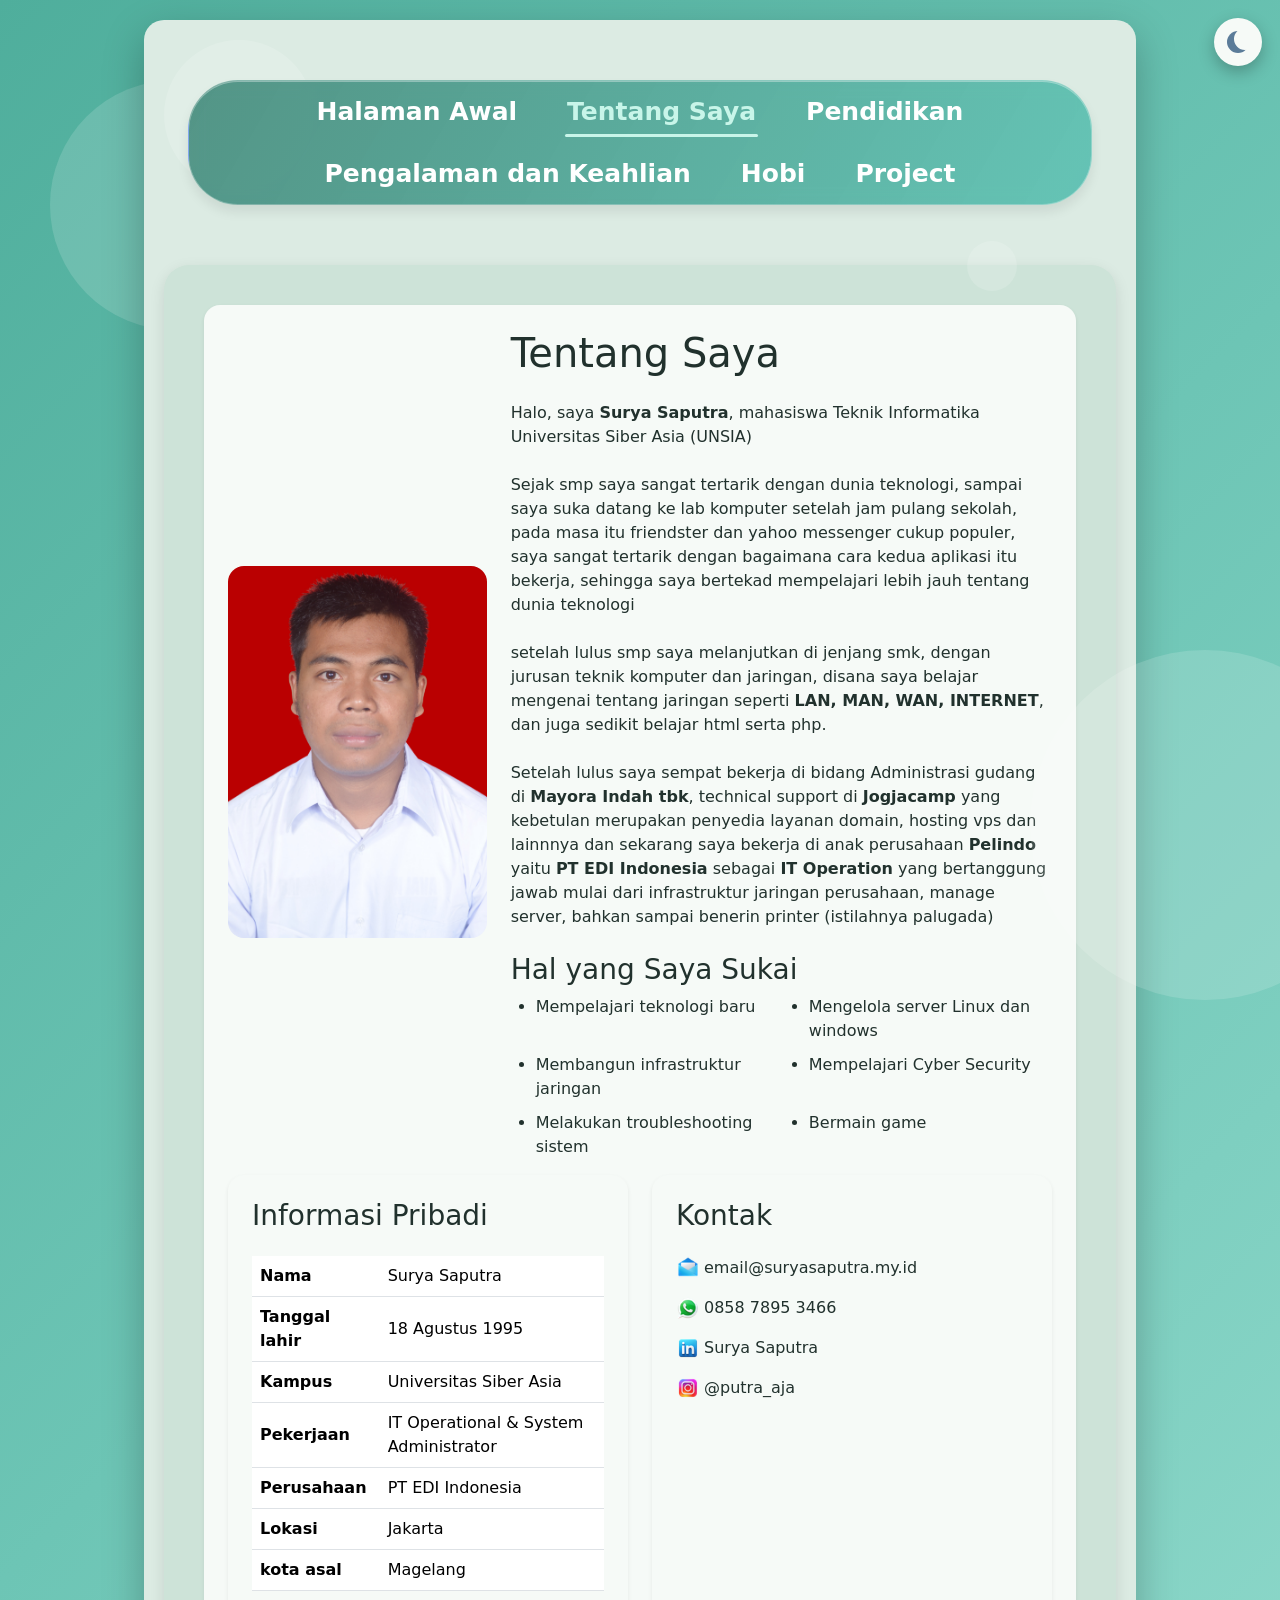
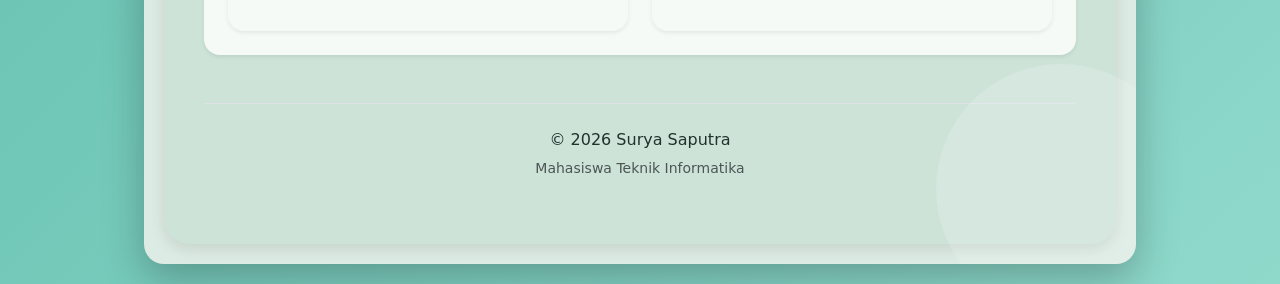
==== commit ca85ad2f: "new update" ====
--- a/about.html
+++ b/about.html
@@ -11,9 +11,29 @@
     <link rel="preconnect" href="https://fonts.googleapis.com">
     <link href="https://cdn.jsdelivr.net/npm/bootstrap@5.3.8/dist/css/bootstrap.min.css" rel="stylesheet">
     <script src="https://cdn.jsdelivr.net/npm/bootstrap@5.3.8/dist/js/bootstrap.bundle.min.js"></script>
+    <script>
+        /*Baca tema yang disimpan (light/dark) lebih awal supaya
+        tidak berkedip saat halaman dimuat ulang*/
+        (function () {
+            try {
+                var t = localStorage.getItem('tema') ||
+                    (matchMedia('(prefers-color-scheme: dark)').matches ? 'dark' : 'light');
+                document.documentElement.setAttribute('data-theme', t);
+                document.documentElement.setAttribute('data-bs-theme', t);
+            } catch (e) { }
+        })();
+    </script>
 </head>
 <body class="Body-page">
     <div class="wrapper">
+        <div class="bg-animation"> <!-- lingkaran dekoratif bergerak di latar -->
+            <span></span>
+            <span></span>
+            <span></span>
+            <span></span>
+            <span></span>
+            <span></span>
+        </div>
 
 <!-- untuk halaman ini saya menggunakan navbar untuk menghubungkan antar menu -->
         <div class="navbar d-flex justify-content-center align-items-center gap-4">
--- a/style.css
+++ b/style.css
@@ -1,3 +1,62 @@
+/* =========================
+   Variabel Warna Tema (Light / Dark Mode)
+   Kelas [data-theme="dark"] dipasang oleh main.js lewat
+   tombol toggle, semua warna di bawah ikut berubah
+   ========================= */
+:root{
+    --bg-gradient: linear-gradient(135deg, #4fae9c 0%, #6dc5b5 50%, #8fd9cb 100%);
+    --bubble-overlay: rgba(255,255,255,0.15);
+    --wrapper-bg: #dcebe3;
+    --text: #21312d;
+    --content-box-bg: #cde3d8;
+    --card-bg: #f6faf7;
+    --menu-bg: linear-gradient(180deg, #f8fbf9 0%, #ecf5ef 100%);
+    --heading-flow: linear-gradient(90deg, #4fae9c, #74b5a8, #8fb6cd, #9da3c4, #c0a0b4, #4fae9c);
+    --nav-accent: #c8f5e9;
+    --muted: #6b7a76;
+    --table-bg: #f6faf8;
+    --table-row-alt: #f3faf8;
+    --table-row-hover: #dff5ef;
+    --table-cell-text: #374151;
+    --table-border: #eef2f4;
+    --primary: #2c7a6b;
+    --accent: #38b2a2;
+    --blue: #2563eb;
+    --blue-soft-bg: #dbeafe;
+    --blue-soft-text: #1e40af;
+    --timeline-line: #0d6efd;
+    --toggle-bg: #dff5ef;
+    --toggle-text: #1d6b5c;
+    --shadow: rgba(0,0,0,0.1);
+}
+
+[data-theme="dark"]{
+    --bg-gradient: linear-gradient(135deg, #0c1f1b 0%, #11302a 50%, #16473e 100%);
+    --bubble-overlay: rgba(255,255,255,0.05);
+    --wrapper-bg: #13202a;
+    --text: #e4efea;
+    --content-box-bg: #1a2f38;
+    --card-bg: #22343e;
+    --menu-bg: linear-gradient(180deg, #22343e 0%, #1c2e37 100%);
+    --heading-flow: linear-gradient(90deg, #7fe0cd, #9ecbe8, #b8a9e0, #7fe0cd);
+    --nav-accent: #a9f2e2;
+    --muted: #a4b5b0;
+    --table-bg: #22343e;
+    --table-row-alt: #1f313a;
+    --table-row-hover: #2c4a56;
+    --table-cell-text: #d8e6e1;
+    --table-border: #2c414c;
+    --primary: #38b2a2;
+    --accent: #4fd1c0;
+    --blue: #6ea2ff;
+    --blue-soft-bg: #27384f;
+    --blue-soft-text: #bcd3f7;
+    --timeline-line: #6ea2ff;
+    --toggle-bg: #2c4a56;
+    --toggle-text: #a9f2e2;
+    --shadow: rgba(0,0,0,0.45);
+}
+
 /* =========================
    Background Utama Halaman
    ========================= */
@@ -6,12 +65,7 @@
     display: flex;
     justify-content: center;
     align-items: center;
-    background: linear-gradient(
-        135deg,
-        #4fae9c 0%,
-        #6dc5b5 50%,
-        #8fd9cb 100%
-    );
+    background: var(--bg-gradient);
     padding: 20px;
 }
 /* Efek Lingkaran Dekoratif Background */
@@ -21,7 +75,7 @@
     width: 250px;
     height: 250px;
     border-radius: 50%;
-    background: rgba(255,255,255,0.15);
+    background: var(--bubble-overlay);
     top: 80px;
     left: 50px;
 }
@@ -32,7 +86,7 @@
     width: 350px;
     height: 350px;
     border-radius: 50%;
-    background: rgba(255,255,255,0.1);
+    background: var(--bubble-overlay);
     bottom: -100px;
     right: -100px;
 }
@@ -41,12 +95,7 @@
     display: flex;
     justify-content: center;
     align-items: center;
-    background: linear-gradient(
-        135deg,
-        #4fae9c 0%,
-        #6dc5b5 50%,
-        #8fd9cb 100%
-    );
+    background: var(--bg-gradient);
     padding: 20px;
 }
 
@@ -56,7 +105,7 @@
     width: 250px;
     height: 250px;
     border-radius: 50%;
-    background: rgba(255,255,255,0.15);
+    background: var(--bubble-overlay);
     top: 80px;
     left: 50px;
 }
@@ -67,7 +116,7 @@
     width: 350px;
     height: 350px;
     border-radius: 50%;
-    background: rgba(255,255,255,0.1);
+    background: var(--bubble-overlay);
     bottom: -100px;
     right: -100px;
 }
@@ -79,13 +128,15 @@
 .wrapper{
     position: relative;
     overflow: hidden;
-    background-color: #dcebe3;
+    background-color: var(--wrapper-bg);
+    color: var(--text);
     width: 80%;
     max-width: 1200px;
     margin: 0 auto;
     padding: 20px;
     border-radius: 20px;
-    box-shadow: 0 15px 40px rgba(0,0,0,0.15);
+    box-shadow: 0 15px 40px rgba(0,0,0,0.25);
+    transition: background-color .4s ease, color .4s ease;
 }
 /* bar navigasi */
 
@@ -94,14 +145,24 @@
     max-width:1200px;
     border-radius: 50px;
     margin:40px auto 60px;
-    background: linear-gradient(120deg, #2c7a6b, #38b2a2, #2563eb);
+    background: linear-gradient(120deg,
+        rgba(44, 122, 107, .78), rgba(56, 178, 162, .72), rgba(37, 99, 235, .78));
     background-size: 200% 100%;
     animation: navbar-shift 8s ease-in-out infinite alternate;
     padding: 15px 30px;
     font-weight: bold;
     font-size:25px; 
-    box-shadow:0 7px 12px rgba(0,0,0,.08);
-    transition: box-shadow .3s ease;
+    box-shadow:0 7px 12px rgba(0,0,0,.08), inset 0 1px 0 rgba(255,255,255,.35);
+    /* efek kaca: warna dibuat transparan supaya blur di bawahnya terlihat */
+    backdrop-filter: blur(8px) saturate(150%);
+    -webkit-backdrop-filter: blur(8px) saturate(150%);
+    border: 1px solid rgba(255,255,255,.28);
+    transition: box-shadow .3s ease, transform .3s ease;
+}
+
+.navbar:hover{
+    box-shadow:0 10px 24px rgba(0,0,0,.18);
+    transform: translateY(-2px);
 }
 
 /* gradient navbar bergerak pelan */
@@ -112,10 +173,6 @@
     to{
         background-position: 100% 0;
     }
-}
-
-.navbar:hover{
-    box-shadow:0 10px 24px rgba(0,0,0,.18);
 }
 
 .navbar a{
@@ -136,13 +193,13 @@
     bottom: -2px;
     width: 0;
     height: 3px;
-    background: #c8f5e9;
+    background: var(--nav-accent);
     border-radius: 3px;
     transition: width .3s ease, left .3s ease;
 }
 
 .navbar a:hover{
-    color: #c8f5e9;
+    color: var(--nav-accent);
     transform: translateY(-2px);
 }
 
@@ -196,7 +253,7 @@
 
 /* link halaman yang sedang aktif */
 .navbar a.nav-active{
-    color: #c8f5e9;
+    color: var(--nav-accent);
     text-decoration: none;
 }
 
@@ -210,7 +267,7 @@
 .bg-animation span{
     position: absolute;
     border-radius: 50%;
-    background: rgba(93, 184, 165, 0.15);
+    background: var(--bubble-overlay);
     animation: float 8s ease-in-out infinite;
 }
 
@@ -237,6 +294,30 @@
     animation-delay: 4s;
 }
 
+.bg-animation span:nth-child(4){
+    width: 70px;
+    height: 70px;
+    top: 32%;
+    left: 8%;
+    animation-delay: 1s;
+}
+
+.bg-animation span:nth-child(5){
+    width: 180px;
+    height: 180px;
+    bottom: 12%;
+    left: 55%;
+    animation-delay: 3s;
+}
+
+.bg-animation span:nth-child(6){
+    width: 50px;
+    height: 50px;
+    top: 12%;
+    right: 12%;
+    animation-delay: 5s;
+}
+
 @keyframes float{
     0%,100%{
         transform: translateY(0);
@@ -245,11 +326,103 @@
         transform: translateY(-25px);
     }
 }
+
+/* gerakan drift miring untuk beberapa gelembung supaya tidak monoton */
+@keyframes drift{
+    0%,100%{
+        transform: translate(0, 0) scale(1);
+    }
+    50%{
+        transform: translate(26px, -18px) scale(1.08);
+    }
+}
+
+.bg-animation span:nth-child(2),
+.bg-animation span:nth-child(4),
+.bg-animation span:nth-child(5){
+    animation-name: drift;
+}
+
+.bg-animation span:nth-child(4){
+    animation-duration: 11s;
+}
+
+.bg-animation span:nth-child(5){
+    animation-duration: 13s;
+}
+
 .bg-animation{
     position: absolute;
     inset: 0;
     z-index: 0;
     pointer-events: none;
+}
+
+/* =========================
+   Cincin Gradient Foto Profil (dibuat oleh main.js)
+   ========================= */
+.wrapper > .container{
+    position: relative;
+    z-index: 1;
+}
+
+.wrapper > .container::before{
+    content: '';
+    position: absolute;
+    inset: -16px -100px 0;
+    border-radius: 50%;
+    background: conic-gradient(from 0deg,
+        #4fae9c, #2563eb, #9da3c4, #c0a0b4, #4fae9c);
+    filter: blur(26px);
+    opacity: .5;
+    z-index: -1;
+    animation: glow-spin 9s linear infinite;
+    pointer-events: none;
+}
+
+@keyframes glow-spin{
+    to{
+        transform: rotate(360deg);
+    }
+}
+
+/* cincin berputar mengelilingi foto: foto 200px di puncak container,
+   cincin 232px harus menonjol rata di semua sisi => top (200-232)/2 = -16px */
+.avatar-ring{
+    position: absolute;
+    top: -16px;
+    left: 50%;
+    width: 232px;
+    height: 232px;
+    margin-left: -116px;
+    border-radius: 50%;
+    background: conic-gradient(from 0deg,
+        #4fae9c, #6dc5b5, #2563eb, #9da3c4, #c0a0b4, #4fae9c);
+    -webkit-mask: radial-gradient(farthest-side,
+        transparent calc(100% - 5px), #000 calc(100% - 4px));
+    mask: radial-gradient(farthest-side,
+        transparent calc(100% - 5px), #000 calc(100% - 4px));
+    animation: spin-ring 6s linear infinite;
+    pointer-events: none;
+    z-index: 2;
+}
+
+@keyframes spin-ring{
+    to{
+        transform: rotate(360deg);
+    }
+}
+
+/* foto profil angkat pelan saat hover */
+.wrapper > .container img{
+    transition: transform .5s cubic-bezier(.22,.68,.34,1.1),
+                box-shadow .5s ease;
+    box-shadow: 0 10px 30px rgba(0,0,0,.2);
+}
+
+.wrapper > .container:hover img{
+    transform: translateY(-6px) scale(1.03);
+    box-shadow: 0 22px 45px rgba(37, 99, 235, .35);
 }
 
 /* =========================
@@ -279,7 +452,7 @@
     width: 32px;
     height: 32px;
     padding: 6px;
-    background: #dff5ef;
+    background: var(--toggle-bg);
     border-radius: 50%;
     transition: 0.3s;
 }
@@ -308,13 +481,12 @@
 /* judul sambutan: warna gradient mengalir berulang terus (tone pastel lembut) */
 .content h1,
 .content h2{
-    background: linear-gradient(90deg,
-        #4fae9c, #74b5a8, #8fb6cd, #9da3c4, #c0a0b4, #4fae9c);
+    background: var(--heading-flow);
     background-size: 300% 100%;
     -webkit-background-clip: text;
     background-clip: text;
     -webkit-text-fill-color: transparent;
-    color: #4fae9c; /* cadangan kalau tidak mendukung background-clip */
+    color: var(--primary); /* cadangan kalau tidak mendukung background-clip */
     animation: heading-flow 5s linear infinite;
 }
 
@@ -335,7 +507,7 @@
     overflow: hidden;
     margin-top: 75px;
     width: 220px;
-    background: linear-gradient(180deg, #f8fbf9 0%, #ecf5ef 100%);
+    background: var(--menu-bg);
     border: 1px solid rgba(44, 122, 107, .10);
     border-radius: 20px;
     padding: 30px 20px 22px;
@@ -411,16 +583,16 @@
 
 /* judul jadi gradient text saat hover */
 .menu:hover h3{
-    background: linear-gradient(90deg, #2c7a6b, #2563eb);
+    background: linear-gradient(90deg, var(--primary), var(--blue));
     -webkit-background-clip: text;
     background-clip: text;
     -webkit-text-fill-color: transparent;
-    color: #2c7a6b;
+    color: var(--primary);
 }
 
 .menu p{
     font-size: 13.5px;
-    color: #6b7a76;
+    color: var(--muted);
     line-height: 1.55;
     margin-bottom: 14px;
 }
@@ -432,7 +604,7 @@
     gap: 6px;
     font-size: 13px;
     font-weight: 700;
-    color: #2c7a6b;
+    color: var(--primary);
     opacity: 0;
     transform: translateY(8px);
     transition: opacity .3s ease .05s, transform .3s ease .05s;
@@ -455,7 +627,7 @@
     width: 80px;
     height: 80px;
     margin: 0 auto 20px;
-    background: radial-gradient(circle at 30% 30%, #eafbf5, #cdeee2);
+    background: var(--toggle-bg);
     border: 3px solid white;
     outline: 1px solid rgba(44, 122, 107, .18);
     border-radius: 50%;
@@ -498,7 +670,7 @@
     width:100%;
     border-collapse:separate;
     border-spacing:0;
-    background:#f6faf8;
+    background:var(--table-bg);
     border-radius:16px;
     overflow:hidden;
     box-shadow:0 6px 18px rgba(0,0,0,.08);
@@ -520,10 +692,10 @@
 }
 
 .skill-table td{
-    border-bottom:1px solid #eef2f4;
+    border-bottom:1px solid var(--table-border);
     padding:12px;
     text-align:center;
-    color:#374151;
+    color:var(--table-cell-text);
     position:relative;
     transition: background .25s ease, color .25s ease, padding-left .25s ease;
 }
@@ -534,12 +706,12 @@
 
 /* baris bergantian + efek geser saat hover */
 .skill-table tbody tr:nth-child(even) td{
-    background:#f3faf8;
+    background:var(--table-row-alt);
 }
 
 .skill-table tbody tr:hover td{
-    background:#dff5ef;
-    color:#1d6b5c;
+    background:var(--table-row-hover);
+    color:var(--primary);
     font-weight:600;
 }
 
@@ -565,7 +737,7 @@
     width:100%;
     border-collapse:separate;
     border-spacing:0;
-    background:#f6f8fb;
+    background:var(--table-bg);
     border-radius:16px;
     overflow:hidden;
     box-shadow:0 6px 18px rgba(0,0,0,.08);
@@ -578,7 +750,7 @@
 }
 
 .experience-table th{
-    background: linear-gradient(120deg, #2563eb, #4fae9c);
+    background: linear-gradient(120deg, var(--blue), #4fae9c);
     color:white;
     padding:16px;
     text-align:center;
@@ -587,10 +759,10 @@
 }
 
 .experience-table td{
-    border-bottom:1px solid #eef2f4;
+    border-bottom:1px solid var(--table-border);
     padding:12px;
     text-align:center;
-    color:#374151;
+    color:var(--table-cell-text);
     transition: background .25s ease, color .25s ease;
 }
 
@@ -600,24 +772,24 @@
 
 /* baris jabatan (yang ada <strong>) ditonjolkan */
 .experience-table td strong{
-    color:#2563eb;
+    color:var(--blue);
 }
 
 .experience-table tbody tr:nth-child(even) td{
-    background:#f5f8fd;
+    background:var(--table-row-alt);
 }
 
 /* baris tahun diberi gaya seperti badge kecil */
 .experience-table tbody tr:nth-child(2) td{
-    background:#e8f0fe;
-    color:#2563eb;
+    background:var(--blue-soft-bg);
+    color:var(--blue);
     font-weight:600;
     font-size:14px;
 }
 
 .experience-table tbody tr:hover td{
-    background:#dbeafe;
-    color:#1e40af;
+    background:var(--blue-soft-bg);
+    color:var(--blue-soft-text);
 }
 
 @media(max-width:768px){
@@ -628,16 +800,20 @@
 
 }
 .content-box{
-    background:#cde3d8;
+    background:var(--content-box-bg);
     margin-top:40px;
     padding:40px;
     border-radius:25px;
-    box-shadow:0 5px 15px rgba(0,0,0,0.1);
-}
-
-/* kartu bootstrap (about, hobi, pengalaman) jangan putih murni */
-.wrapper .card{
-    background-color: #f6faf7;
+    box-shadow:0 5px 15px var(--shadow);
+    transition: background-color .4s ease;
+}
+
+/* kartu bootstrap (about, hobi, pengalaman) ikut warna tema */
+.wrapper .card,
+.wrapper .card-header{
+    background-color: var(--card-bg);
+    color: var(--text);
+    border-color: var(--table-border);
 }
 
 .hobby-card{
@@ -664,7 +840,7 @@
 }
 
 .hobby-card p{
-    color:#555;
+    color:var(--muted);
     line-height:1.6;
 }
 
@@ -684,7 +860,7 @@
     overflow: hidden;
     display:flex;
     align-items:stretch;
-    background: #f7fbf8;
+    background: var(--card-bg);
     border-radius: 20px;
     box-shadow: 0 8px 20px rgba(0,0,0,.08);
     transition: transform .35s ease, box-shadow .35s ease;
@@ -747,11 +923,11 @@
 }
 
 .project-card:hover h3{
-    color: #2c7a6b;
+    color: var(--primary);
 }
 
 .project-short{
-    color: #555;
+    color: var(--muted);
     line-height: 1.6;
     font-size: 15px;
     margin-bottom: 14px;
@@ -763,8 +939,8 @@
     align-items: center;
     gap: 8px;
     border: none;
-    background: #dff5ef;
-    color: #1d6b5c;
+    background: var(--toggle-bg);
+    color: var(--toggle-text);
     font-weight: 600;
     font-size: 14px;
     padding: 10px 22px;
@@ -786,7 +962,7 @@
 
 .project-toggle:hover,
 .project-toggle[aria-expanded="true"]{
-    background: #2c7a6b;
+    background: var(--primary);
     color: white;
     box-shadow: 0 8px 16px rgba(44, 122, 107, .3);
 }
@@ -795,19 +971,19 @@
 .project-detail{
     margin-top: 16px;
     padding-top: 16px;
-    border-top: 2px dashed #d1e7e0;
+    border-top: 2px dashed var(--table-border);
     animation: detail-fade .45s ease;
 }
 
 .project-detail h5{
     font-weight: bold;
-    color: #2c7a6b;
+    color: var(--primary);
     font-size: 15px;
     margin-bottom: 8px;
 }
 
 .project-detail p{
-    color: #555;
+    color: var(--muted);
     line-height: 1.65;
     font-size: 14.5px;
     margin-bottom: 12px;
@@ -831,8 +1007,8 @@
 }
 
 .project-tags span{
-    background: #eef4ff;
-    color: #2563eb;
+    background: var(--blue-soft-bg);
+    color: var(--blue);
     font-size: 12px;
     font-weight: 600;
     padding: 5px 12px;
@@ -841,6 +1017,7 @@
 }
 
 .project-card:hover .project-tags span{
+    /* warna tetap gelap supaya teks putih tetap terbaca di kedua tema */
     background: #2563eb;
     color: white;
 }
@@ -884,7 +1061,7 @@
     top: 0;
     width: 4px;
     height: 100%;
-    background: #0d6efd;
+    background: var(--timeline-line);
     border-radius: 20px;
 }
 
@@ -900,7 +1077,7 @@
     top: 0;
     width: 45px;
     height: 45px;
-    background: white;
+    background: var(--card-bg);
     border-radius: 50%;
     font-size: 20px;
     display: flex;
@@ -917,7 +1094,7 @@
 }
 
 .timeline-card{
-    background: #f8fbf8;
+    background: var(--card-bg);
     padding: 25px;
     border-radius: 18px;
     box-shadow: 0 3px 10px rgba(0,0,0,.1);
@@ -934,7 +1111,7 @@
 }
 
 .timeline-card p{
-    color: #555;
+    color: var(--muted);
     margin-bottom: 0;
 }
 
@@ -984,7 +1161,7 @@
 /* kursor berkedip untuk efek ketik di halaman awal */
 .type-cursor{
     display: inline-block;
-    color: #4fae9c;
+    color: var(--primary);
     font-weight: 300;
     animation: blink-cursor .8s steps(1) infinite;
 }
@@ -1005,6 +1182,17 @@
     50%{
         opacity: 0;
     }
+}
+
+/* judul halaman masuk dengan efek naik lembut (dipakai main.js) */
+.js-anim .heading-pending{
+    opacity: 0;
+    transform: translateY(24px);
+}
+
+.js-anim .heading-revealed{
+    opacity: 1;
+    animation: reveal-in .7s ease backwards;
 }
 
 /* tombol kembali ke atas */
@@ -1016,7 +1204,7 @@
     height: 46px;
     border: none;
     border-radius: 50%;
-    background: #2c7a6b;
+    background: var(--primary);
     color: white;
     font-size: 20px;
     cursor: pointer;
@@ -1035,7 +1223,7 @@
 }
 
 .scroll-top-btn:hover{
-    background: #2563eb;
+    background: var(--blue);
 }
 
 /* matikan animasi bagi pengguna yang prefers reduced motion */
@@ -1051,10 +1239,21 @@
         opacity: 1;
         transform: none;
     }
+    .js-anim .heading-pending{
+        opacity: 1;
+        transform: none;
+    }
     .bg-animation span{
         animation: none;
     }
     .navbar{
+        animation: none;
+    }
+    .avatar-ring,
+    .wrapper > .container::before{
+        animation: none;
+    }
+    [data-theme="dark"] .theme-btn{
         animation: none;
     }
     .content h1,
@@ -1062,7 +1261,7 @@
         animation: none;
         background: none;
         -webkit-text-fill-color: initial;
-        color: #4fae9c;
+        color: var(--primary);
     }
 }
 
@@ -1183,6 +1382,15 @@
         height: 140px !important;
     }
 
+    /* cincin foto dikecilkan mengikuti foto 140px:
+       top = (140-172)/2 = -16px supaya tetap rata mengelilingi foto */
+    .avatar-ring{
+        top: -16px;
+        width: 172px;
+        height: 172px;
+        margin-left: -86px;
+    }
+
     .sosmed{
         gap: 12px;
     }
@@ -1200,3 +1408,143 @@
         font-size: 16px;
     }
 }
+
+/* =========================
+   Dark Mode (data-theme="dark")
+   Penyesuaian detail yang tidak enough cuma lewat variabel
+   ========================= */
+[data-theme="dark"] body::before,
+[data-theme="dark"] .Body::before,
+[data-theme="dark"] .Body-page::before{
+    background: rgba(127, 224, 205, .07);
+}
+
+[data-theme="dark"] body::after,
+[data-theme="dark"] .Body::after,
+[data-theme="dark"] .Body-page::after{
+    background: rgba(127, 224, 205, .05);
+}
+
+/* efek kilat pada kartu menu dilemahkan supaya tidak menyilaukan */
+[data-theme="dark"] .menu::after{
+    background: linear-gradient(105deg, transparent, rgba(255,255,255,.18), transparent);
+}
+
+[data-theme="dark"] .menu,
+[data-theme="dark"] .skill-table,
+[data-theme="dark"] .experience-table,
+[data-theme="dark"] .project-card{
+    box-shadow: 0 8px 22px rgba(0,0,0,.45);
+}
+
+[data-theme="dark"] .skill-table th{
+    background: linear-gradient(120deg, #1d5a4e, #2c8a7a);
+}
+
+[data-theme="dark"] .experience-table th{
+    background: linear-gradient(120deg, #1d4ed8, #2c8a7a);
+}
+
+/* ikon sosmed dan lingkari dalam wrapper sedikit diredupkan */
+[data-theme="dark"] .sosmed img{
+    filter: brightness(.85) saturate(.85);
+}
+
+[data-theme="dark"] .bg-animation span{
+    background: rgba(127, 224, 205, .06);
+}
+
+[data-theme="dark"] .icon{
+    border-color: #344954;
+}
+
+[data-theme="dark"] .timeline-icon{
+    box-shadow: 0 3px 10px rgba(0,0,0,.5);
+}
+
+/* =========================
+   Tombol Toggle Light / Dark
+   Dibuat otomatis oleh main.js, tampil di semua halaman
+   ========================= */
+.theme-btn{
+    position: fixed;
+    top: 18px;
+    right: 18px;
+    z-index: 1000;
+    width: 48px;
+    height: 48px;
+    border: none;
+    border-radius: 50%;
+    background: var(--card-bg);
+    box-shadow: 0 6px 16px rgba(0,0,0,.25);
+    cursor: pointer;
+    display: flex;
+    align-items: center;
+    justify-content: center;
+    transition: background .3s ease, transform .3s ease;
+}
+
+.theme-btn:hover{
+    transform: scale(1.1) rotate(15deg);
+}
+
+/* tombol berputar pop saat tema baru dipasang */
+[data-theme="dark"] .theme-btn{
+    animation: btn-pop .55s ease;
+}
+
+@keyframes btn-pop{
+    0%{
+        transform: rotate(0deg) scale(1);
+    }
+    45%{
+        transform: rotate(190deg) scale(.82);
+    }
+    100%{
+        transform: rotate(360deg) scale(1);
+    }
+}
+
+.theme-icon{
+    width: 22px;
+    height: 22px;
+    display: block;
+}
+
+/* matahari (dipakai saat mode gelap) */
+.icon-sun{
+    border: 2.5px solid #ffd166;
+    border-radius: 50%;
+    background: #ffd166;
+    box-shadow: 0 0 10px rgba(255, 209, 102, .6);
+}
+
+/* bulan sabit (dipakai saat mode terang) */
+.icon-moon{
+    border-radius: 50%;
+    box-shadow: inset 7px -3px 0 0 #5b7c99;
+}
+
+/* transisi halus saat warna tema berubah (dipasang oleh main.js) */
+body.theme-fade,
+body.theme-fade .wrapper,
+body.theme-fade .content-box,
+body.theme-fade .card,
+body.theme-fade .menu,
+body.theme-fade .project-card,
+body.theme-fade .skill-table,
+body.theme-fade .experience-table,
+body.theme-fade td,
+body.theme-fade th{
+    transition: background-color .45s ease, color .45s ease,
+                border-color .45s ease, box-shadow .45s ease;
+}
+
+@media (max-width: 991.98px){
+    .theme-btn{
+        top: 10px;
+        right: 10px;
+        width: 42px;
+        height: 42px;
+    }
+}
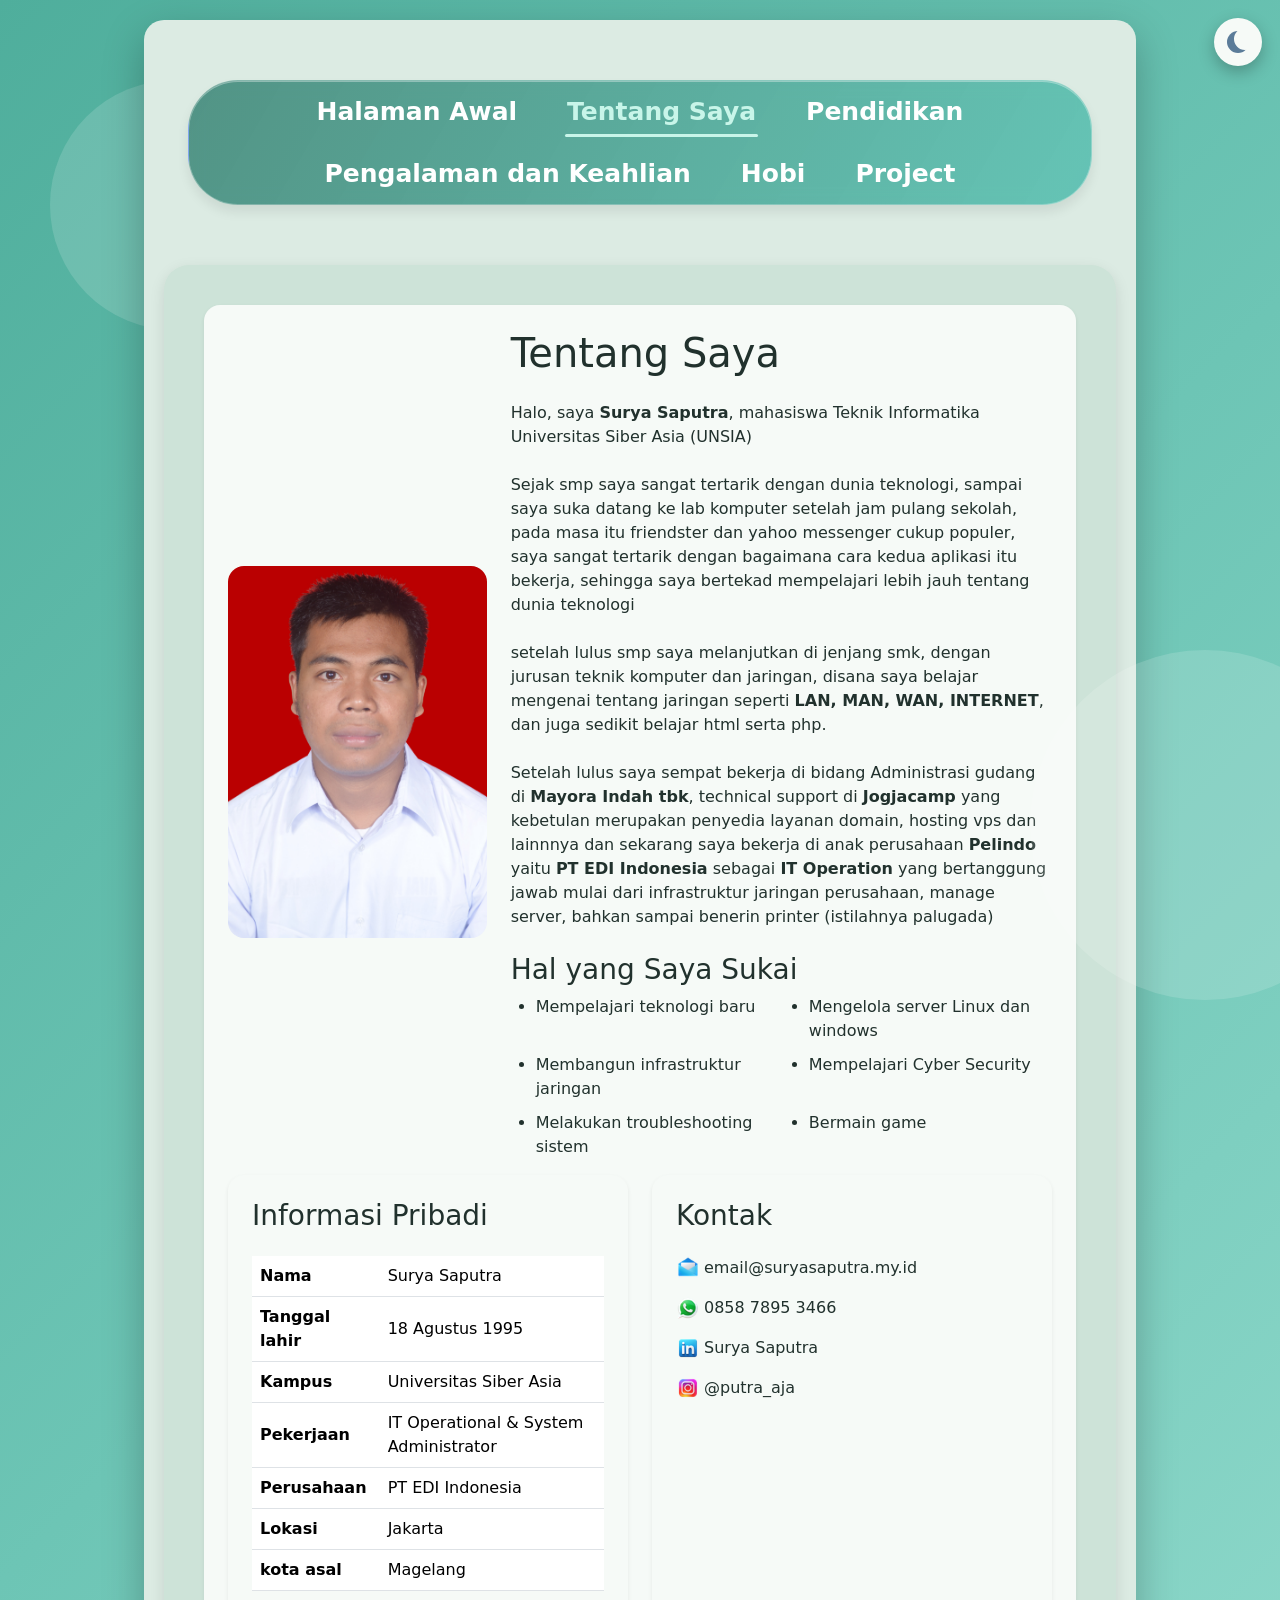
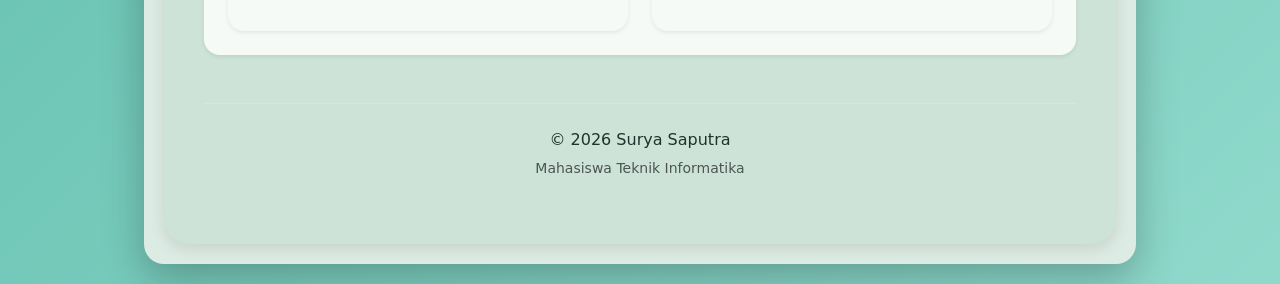
==== commit 68aef55b: "updata baru" ====
--- a/about.html
+++ b/about.html
@@ -26,14 +26,6 @@
 </head>
 <body class="Body-page">
     <div class="wrapper">
-        <div class="bg-animation"> <!-- lingkaran dekoratif bergerak di latar -->
-            <span></span>
-            <span></span>
-            <span></span>
-            <span></span>
-            <span></span>
-            <span></span>
-        </div>
 
 <!-- untuk halaman ini saya menggunakan navbar untuk menghubungkan antar menu -->
         <div class="navbar d-flex justify-content-center align-items-center gap-4">
--- a/style.css
+++ b/style.css
@@ -268,6 +268,8 @@
     position: absolute;
     border-radius: 50%;
     background: var(--bubble-overlay);
+    /* blur supaya tepi lembut seperti bokeh, bukan koin tegas */
+    filter: blur(10px);
     animation: float 8s ease-in-out infinite;
 }
 
@@ -294,30 +296,6 @@
     animation-delay: 4s;
 }
 
-.bg-animation span:nth-child(4){
-    width: 70px;
-    height: 70px;
-    top: 32%;
-    left: 8%;
-    animation-delay: 1s;
-}
-
-.bg-animation span:nth-child(5){
-    width: 180px;
-    height: 180px;
-    bottom: 12%;
-    left: 55%;
-    animation-delay: 3s;
-}
-
-.bg-animation span:nth-child(6){
-    width: 50px;
-    height: 50px;
-    top: 12%;
-    right: 12%;
-    animation-delay: 5s;
-}
-
 @keyframes float{
     0%,100%{
         transform: translateY(0);
@@ -327,7 +305,7 @@
     }
 }
 
-/* gerakan drift miring untuk beberapa gelembung supaya tidak monoton */
+/* gerakan drift miring untuk satu gelembung supaya tidak monoton */
 @keyframes drift{
     0%,100%{
         transform: translate(0, 0) scale(1);
@@ -337,18 +315,9 @@
     }
 }
 
-.bg-animation span:nth-child(2),
-.bg-animation span:nth-child(4),
-.bg-animation span:nth-child(5){
+.bg-animation span:nth-child(2){
     animation-name: drift;
-}
-
-.bg-animation span:nth-child(4){
     animation-duration: 11s;
-}
-
-.bg-animation span:nth-child(5){
-    animation-duration: 13s;
 }
 
 .bg-animation{
@@ -369,21 +338,20 @@
 .wrapper > .container::before{
     content: '';
     position: absolute;
-    inset: -16px -100px 0;
+    top: -18px;
+    left: 50%;
+    width: 240px;
+    height: 240px;
+    margin-left: -120px;
     border-radius: 50%;
-    background: conic-gradient(from 0deg,
-        #4fae9c, #2563eb, #9da3c4, #c0a0b4, #4fae9c);
-    filter: blur(26px);
-    opacity: .5;
+    /* halo simetris lembut di belakang foto (radial, bukan conic) */
+    background: radial-gradient(circle at 50% 45%,
+        rgba(79, 174, 156, .5),
+        rgba(37, 99, 235, .2) 60%,
+        transparent 72%);
+    filter: blur(16px);
     z-index: -1;
-    animation: glow-spin 9s linear infinite;
     pointer-events: none;
-}
-
-@keyframes glow-spin{
-    to{
-        transform: rotate(360deg);
-    }
 }
 
 /* cincin berputar mengelilingi foto: foto 200px di puncak container,
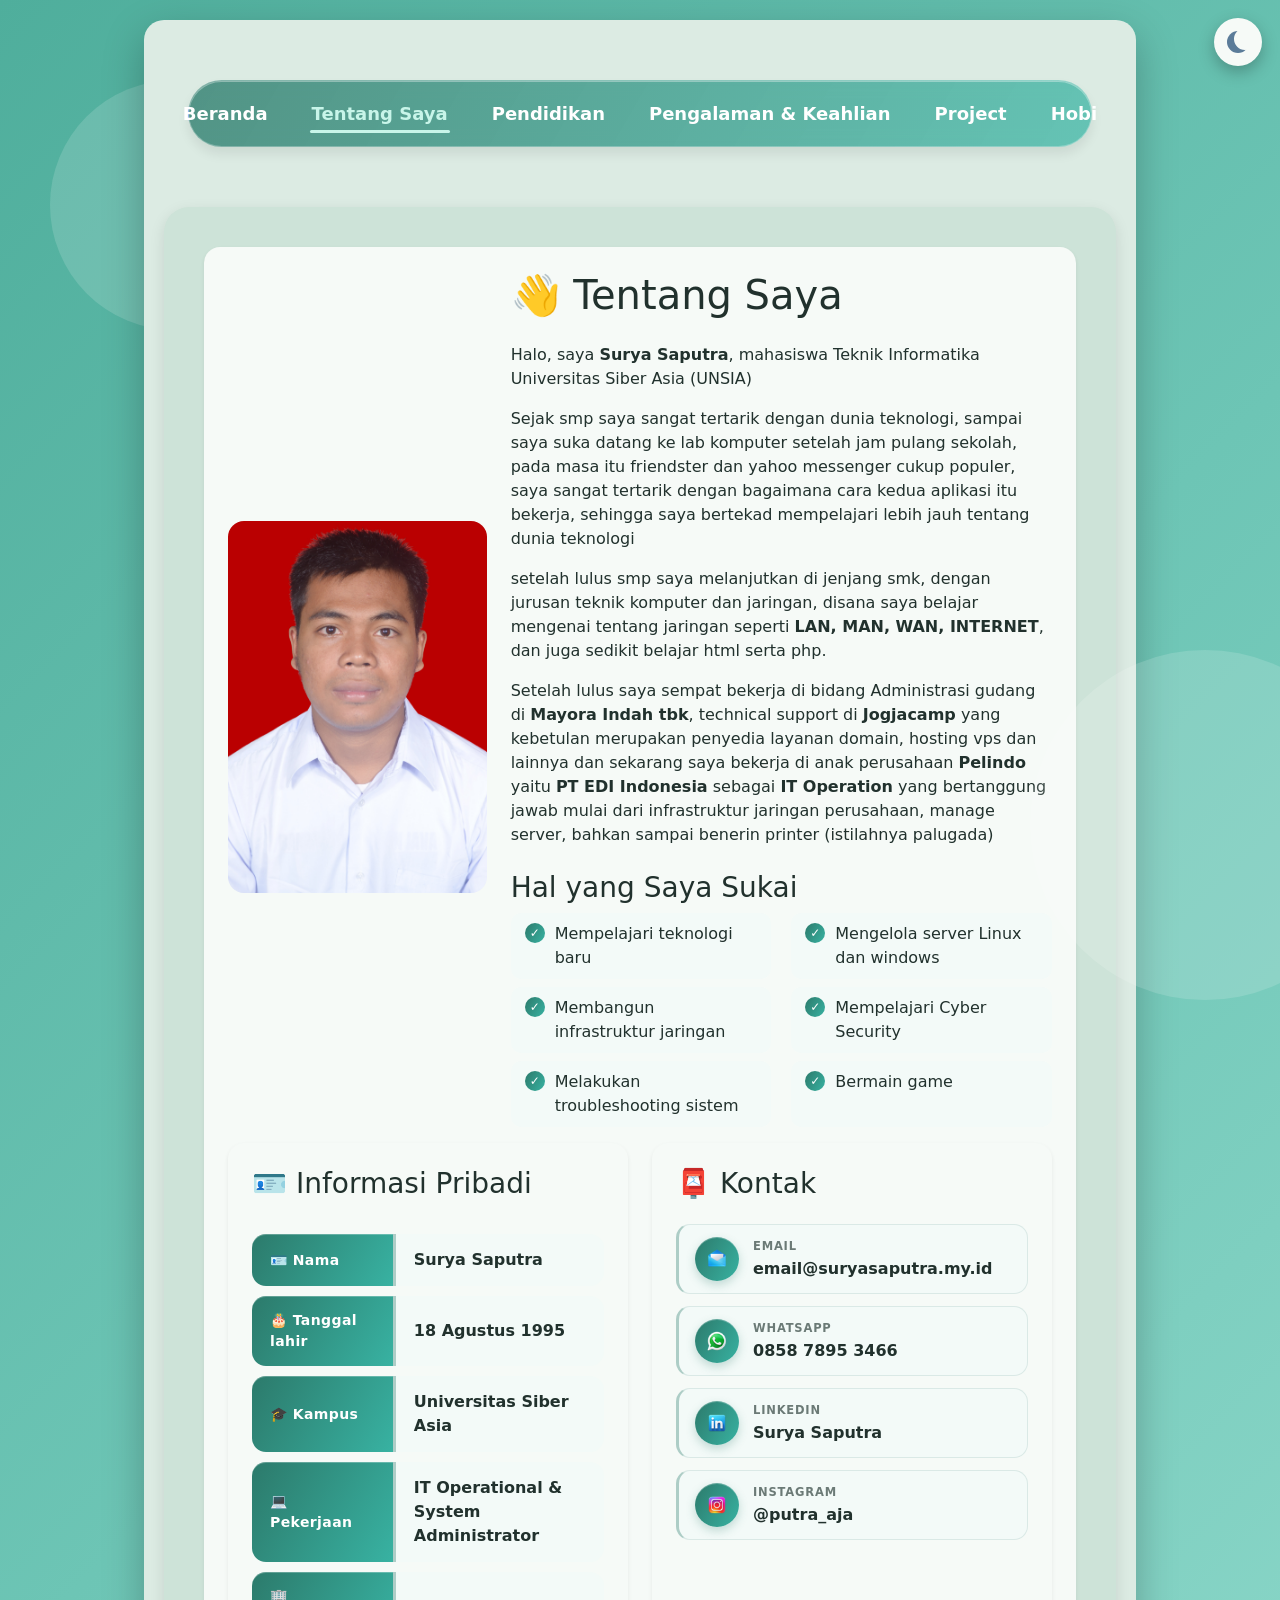
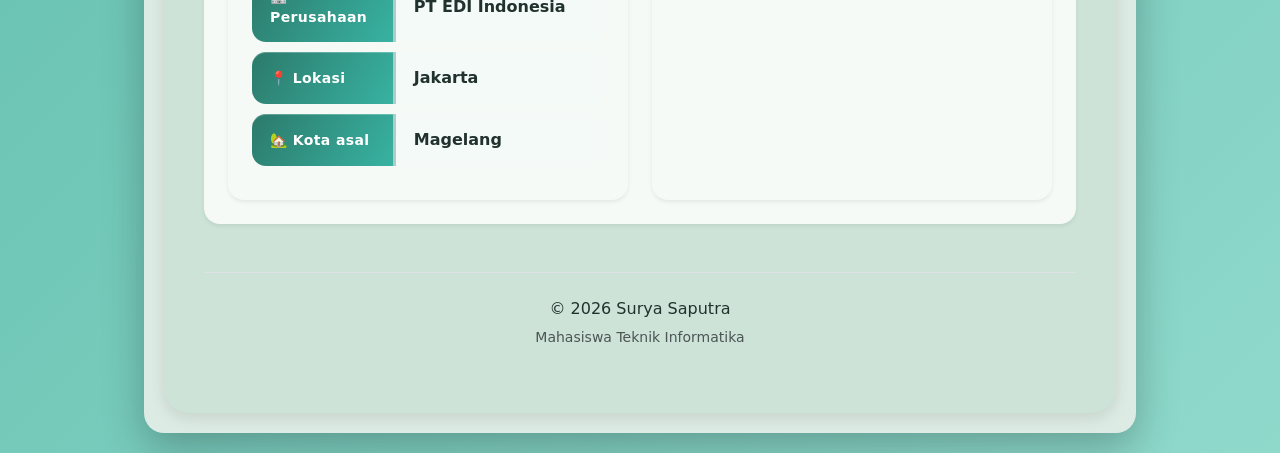
==== commit 2d40399b: "final submit" ====
--- a/about.html
+++ b/about.html
@@ -1,11 +1,12 @@
 <!DOCTYPE html>
-<html lang="en">
+<html lang="id">
 
 
 <head>
     <meta charset="UTF-8">
     <meta name="viewport" content="width=device-width, initial-scale=1.0">
-    <title>SuryaSaputra</title>
+    <title>Tentang Saya — Surya Saputra</title>
+    <meta name="description" content="Profil dan informasi pribadi Surya Saputra: latar belakang, pendidikan, dan keahlian.">
     <link rel="icon" type="image/gif" href="asset/favicon/favicon.gif">
     <link rel="stylesheet" href="style.css">
     <link rel="preconnect" href="https://fonts.googleapis.com">
@@ -28,14 +29,14 @@
     <div class="wrapper">
 
 <!-- untuk halaman ini saya menggunakan navbar untuk menghubungkan antar menu -->
-        <div class="navbar d-flex justify-content-center align-items-center gap-4">
-            <a href="index.html">Halaman Awal</a>
+        <nav class="navbar d-flex justify-content-center align-items-center gap-4">
+            <a href="index.html">Beranda</a>
             <a href="about.html">Tentang Saya</a>
             <a href="pendidikan.html">Pendidikan</a>
-            <a href="skill.html">Pengalaman dan Keahlian</a>
+            <a href="skill.html">Pengalaman &amp; Keahlian</a>
+            <a href="Project.html">Project</a>
             <a href="hobi.html">Hobi</a>
-            <a href="Project.html">Project</a>
-        </div>
+        </nav>
         <div class="content-box">
 
             <div class="card border-0 shadow-sm rounded-4 p-4 mb-4">
@@ -51,36 +52,34 @@
                     <div class="col-md-8">
 <!-- bagian ini menceritakan sedikit info tentang saya -->
                         <h1 class="mb-4">
-                            <i class="fa-solid fa-user text-success"></i>
-                            Tentang Saya
+                            👋 Tentang Saya
                         </h1>
 
-                        <p1>
-                            Halo, saya <b>Surya Saputra</b>, mahasiswa Teknik
+                        <p>
+                            Halo, saya <strong>Surya Saputra</strong>, mahasiswa Teknik
                             Informatika Universitas Siber Asia (UNSIA)
-                        </p1>
-                        <br></br>
-
-                        <p2>
+                        </p>
+
+                        <p>
                             Sejak smp saya sangat tertarik dengan dunia teknologi,
                             sampai saya suka datang ke lab komputer setelah jam pulang sekolah,
                             pada masa itu friendster dan yahoo messenger cukup populer,
                             saya sangat tertarik dengan bagaimana cara kedua aplikasi itu bekerja,
                             sehingga saya bertekad mempelajari lebih jauh tentang dunia teknologi
-                        </p2>
-                        <br></br>
-                        <p3>
+                        </p>
+
+                        <p>
                             setelah lulus smp saya melanjutkan di jenjang smk, dengan jurusan teknik komputer dan jaringan,
-                            disana saya belajar mengenai tentang jaringan seperti <b>LAN, MAN, WAN, INTERNET</b>, 
+                            disana saya belajar mengenai tentang jaringan seperti <strong>LAN, MAN, WAN, INTERNET</strong>, 
                             dan juga sedikit belajar html serta php.
-                        </p3>
-                        <br></br>
-                        <p4>
-                            Setelah lulus saya sempat bekerja di bidang Administrasi gudang di <b>Mayora Indah tbk</b>,
-                            technical support di <b>Jogjacamp</b> yang kebetulan merupakan penyedia layanan domain, hosting vps dan lainnnya
-                            dan sekarang saya bekerja di anak perusahaan <b>Pelindo</b> yaitu <b>PT EDI Indonesia</b> sebagai <b>IT Operation</b> yang bertanggung jawab mulai dari 
+                        </p>
+
+                        <p>
+                            Setelah lulus saya sempat bekerja di bidang Administrasi gudang di <strong>Mayora Indah tbk</strong>,
+                            technical support di <strong>Jogjacamp</strong> yang kebetulan merupakan penyedia layanan domain, hosting vps dan lainnya
+                            dan sekarang saya bekerja di anak perusahaan <strong>Pelindo</strong> yaitu <strong>PT EDI Indonesia</strong> sebagai <strong>IT Operation</strong> yang bertanggung jawab mulai dari 
                             infrastruktur jaringan perusahaan, manage server, bahkan sampai benerin printer (istilahnya palugada)
-                        </p4>
+                        </p>
                         <div class="mt-4">
 
                         <h3>Hal yang Saya Sukai</h3>
@@ -107,42 +106,41 @@
                     <div class="card border-0 shadow-sm rounded-4 p-4 h-100">
 
                         <h3 class="mb-4">
-                            <i class="fa-solid fa-address-card text-success"></i>
-                            Informasi Pribadi
+                            🪪 Informasi Pribadi
                         </h3>
 
-                        <table class="table align-middle">
-
-                            <tr>
-                                <th>Nama</th>
+                        <table class="info-table">
+
+                            <tr>
+                                <th>🪪 Nama</th>
                                 <td>Surya Saputra</td>
                             </tr>
                             <tr>
-                                <th>Tanggal lahir</th>
+                                <th>🎂 Tanggal lahir</th>
                                 <td>18 Agustus 1995</td>
                             </tr>
 
                             <tr>
-                                <th>Kampus</th>
+                                <th>🎓 Kampus</th>
                                 <td>Universitas Siber Asia</td>
                             </tr>
 
                             <tr>
-                                <th>Pekerjaan</th>
-                                <td>IT Operational & System Administrator</td>
-                            </tr>
-
-                            <tr>
-                                <th>Perusahaan</th>
+                                <th>💻 Pekerjaan</th>
+                                <td>IT Operational &amp; System Administrator</td>
+                            </tr>
+
+                            <tr>
+                                <th>🏢 Perusahaan</th>
                                 <td>PT EDI Indonesia</td>
                             </tr>
 
                             <tr>
-                                <th>Lokasi</th>
+                                <th>📍 Lokasi</th>
                                 <td>Jakarta</td>
                             </tr>
                             <tr>
-                                <th>kota asal</th>
+                                <th>🏡 Kota asal</th>
                                 <td>Magelang</td>
                             </tr>
 
@@ -158,28 +156,44 @@
                     <div class="card border-0 shadow-sm rounded-4 p-4 h-100">
 
                         <h3 class="mb-4">
-                            <i class="fa-solid fa-paper-plane text-success"></i>
-                            Kontak
+                            📮 Kontak
                         </h3>
 
-                        <div class="d-flex align-items-center mb-3">
-                            <img src="asset/favicon/email.png" alt="Email" width="24" height="24" class="me-1">
-                            email@suryasaputra.my.id
-                        </div>
-
-                        <div class="d-flex align-items-center mb-3">
-                            <img src="asset/favicon/whatsapp.png" alt="Email" width="24" height="24" class="me-1">
-                            0858 7895 3466
-                        </div>
-
-                        <div class="d-flex align-items-center mb-3">
-                            <img src="asset/favicon/linkedin.png" alt="Email" width="24" height="24" class="me-1">
-                            Surya Saputra
-                        </div>
-
-                        <div class="d-flex align-items-center">
-                            <img src="asset/favicon/instagram.png" alt="Email" width="24" height="24" class="me-1">
-                            @putra_aja
+                        <!-- daftar kontak bergaya chip, menyatu dengan tabel Informasi Pribadi -->
+                        <div class="contact-list">
+
+                            <div class="contact-item">
+                                <span class="contact-icon"><img src="asset/favicon/email.png" alt="Email"></span>
+                                <div>
+                                    <span class="contact-label">Email</span>
+                                    <span class="contact-value">email@suryasaputra.my.id</span>
+                                </div>
+                            </div>
+
+                            <div class="contact-item">
+                                <span class="contact-icon"><img src="asset/favicon/whatsapp.png" alt="Whatsapp"></span>
+                                <div>
+                                    <span class="contact-label">Whatsapp</span>
+                                    <span class="contact-value">0858 7895 3466</span>
+                                </div>
+                            </div>
+
+                            <div class="contact-item">
+                                <span class="contact-icon"><img src="asset/favicon/linkedin.png" alt="LinkedIn"></span>
+                                <div>
+                                    <span class="contact-label">LinkedIn</span>
+                                    <span class="contact-value">Surya Saputra</span>
+                                </div>
+                            </div>
+
+                            <div class="contact-item">
+                                <span class="contact-icon"><img src="asset/favicon/instagram.png" alt="Instagram"></span>
+                                <div>
+                                    <span class="contact-label">Instagram</span>
+                                    <span class="contact-value">@putra_aja</span>
+                                </div>
+                            </div>
+
                         </div>
                     </div>
                 </div>
--- a/style.css
+++ b/style.css
@@ -127,7 +127,9 @@
 
 .wrapper{
     position: relative;
-    overflow: hidden;
+    /* visible (bukan hidden) supaya .navbar bisa sticky;
+       potongan gelembung background dialihkan ke .bg-animation */
+    overflow: visible;
     background-color: var(--wrapper-bg);
     color: var(--text);
     width: 80%;
@@ -140,7 +142,13 @@
 }
 /* bar navigasi */
 
-.navbar {
+/* selector nav.navbar supaya menang melawan .navbar milik Bootstrap
+   (bootstrap.css dimuat setelah style.css di <head>) */
+nav.navbar {
+    /* lock: navbar ikut melayang di atas saat halaman discroll */
+    position: sticky;
+    top: 12px;
+    z-index: 999;
     width:95%;
     max-width:1200px;
     border-radius: 50px;
@@ -151,7 +159,7 @@
     animation: navbar-shift 8s ease-in-out infinite alternate;
     padding: 15px 30px;
     font-weight: bold;
-    font-size:25px; 
+    font-size:18px; 
     box-shadow:0 7px 12px rgba(0,0,0,.08), inset 0 1px 0 rgba(255,255,255,.35);
     /* efek kaca: warna dibuat transparan supaya blur di bawahnya terlihat */
     backdrop-filter: blur(8px) saturate(150%);
@@ -180,8 +188,9 @@
     text-decoration: none;
     color: white;
     font-weight: bold;
-    margin: 0 15px;
+    margin: 0 12px;
     padding: 4px 2px;
+    white-space: nowrap;
     transition: color .25s ease, transform .25s ease;
 }
 
@@ -213,8 +222,9 @@
     display: flex;
     align-items: center;
     gap: 1rem;
-    flex-wrap: wrap;
+    flex-wrap: nowrap;   /* desktop: semua link rata satu baris */
     justify-content: center;
+    min-width: 0;        /* boleh menyusut supaya tidak meluber dari pill */
 }
 
 /* tombol hamburger, hanya tampil di layar kecil */
@@ -325,6 +335,10 @@
     inset: 0;
     z-index: 0;
     pointer-events: none;
+    /* bulatkan + clip di sini menggantikan overflow:hidden wrapper
+       supaya gelembung tetap terpotong rapi di sudut kartu */
+    border-radius: inherit;
+    overflow: hidden;
 }
 
 /* =========================
@@ -333,6 +347,8 @@
 .wrapper > .container{
     position: relative;
     z-index: 1;
+    /* beri ruang dari tepi atas wrapper supaya foto tidak mepet */
+    margin-top: 45px;
 }
 
 .wrapper > .container::before{
@@ -432,15 +448,16 @@
 }
 
 .menu-container{
-    display: flex;
+    display: grid;
+    grid-template-columns:repeat(5, 1fr); /* 5 kotak sejajar satu baris */
     justify-content: center;
-    gap: 25px;
-    flex-wrap: wrap;
+    gap: 20px;
 }
 
 .menu-link{
     text-decoration: none;
     color: inherit;
+    display: flex;        /* kartu anak bisa meregang setinggi baris grid */
 }
 .content {
     margin-top: 25px;
@@ -462,6 +479,13 @@
     animation-duration: 7s; /* sedikit lebih lambat supaya tidak seragam */
 }
 
+/* peran yang diketik-hapus: lebar minimum supaya h2 tidak bergoyang */
+.role-text{
+    display: inline-block;
+    min-width: 190px;
+    text-align: left;
+}
+
 @keyframes heading-flow{
     from{
         background-position: 0% 50%;
@@ -474,7 +498,11 @@
     position: relative;
     overflow: hidden;
     margin-top: 75px;
-    width: 220px;
+    width: 100%;          /* mengisi kolom grid agar 5 kartu muat satu baris */
+    height: calc(100% - 75px); /* semua kartu tingginya sama persis */
+    box-sizing: border-box;
+    display: flex;
+    flex-direction: column;
     background: var(--menu-bg);
     border: 1px solid rgba(44, 122, 107, .10);
     border-radius: 20px;
@@ -563,6 +591,7 @@
     color: var(--muted);
     line-height: 1.55;
     margin-bottom: 14px;
+    flex: 1;              /* mendorong tombol "Buka" ke bawah supaya sejajar */
 }
 
 /* tombol "Buka" muncul saat hover */
@@ -619,10 +648,170 @@
 }
 
 .tentang-list {
-        display:grid;
+    display:grid;
     grid-template-columns:repeat(2,1fr);
-    gap:10px 30px;
-    padding-left:25px;
+    gap:8px 20px;
+    padding-left:0;
+    list-style:none;
+}
+
+/* baris daftar kesukaan: centang teal + latar lembut, hover tipis saja */
+.tentang-list li{
+    display:flex;
+    align-items:flex-start;
+    gap:10px;
+    padding:9px 14px;
+    background:var(--table-row-alt);
+    border-radius:10px;
+    font-weight:500;
+    transition:background .25s ease, color .25s ease, transform .25s ease;
+}
+
+.tentang-list li::before{
+    content:'\2713'; /* centang */
+    flex:none;
+    width:20px;
+    height:20px;
+    margin-top:1px;
+    border-radius:50%;
+    background:linear-gradient(120deg, #2c7a6b, #38b2a2);
+    color:white;
+    font-size:12px;
+    font-weight:700;
+    display:flex;
+    align-items:center;
+    justify-content:center;
+}
+
+.tentang-list li:hover{
+    background:var(--table-row-hover);
+    color:var(--primary);
+    transform:translateX(3px);
+}
+
+/* =========================
+   Tabel Informasi Pribadi (halaman about)
+   Gaya "chip": tiap baris jadi pil terpisah dengan label
+   gradient di kiri dan nilai di kanan
+   ========================= */
+.info-table{
+    width:100%;
+    border-collapse:separate;
+    border-spacing:0 10px;
+}
+
+.info-table th,
+.info-table td{
+    padding:14px 18px;
+    vertical-align:middle;
+    border:none;
+    transition:background .25s ease, color .25s ease, transform .25s ease;
+}
+
+.info-table th{
+    width:40%;
+    background:linear-gradient(120deg, #2c7a6b, #38b2a2);
+    color:white;
+    font-weight:700;
+    font-size:14px;
+    letter-spacing:.4px;
+    border-radius:14px 0 0 14px;
+    box-shadow:inset 0 1px 0 rgba(255,255,255,.25);
+}
+
+.info-table td{
+    background:var(--table-row-alt);
+    color:var(--text);
+    font-weight:600;
+    border-radius:0 14px 14px 0;
+    border-left:3px solid rgba(44,122,107,.35);
+}
+
+/* baris menyala + sedikit maju saat hover */
+.info-table tr:hover th{
+    background:linear-gradient(120deg, #2563eb, #4fae9c);
+}
+
+.info-table tr:hover td{
+    background:var(--table-row-hover);
+    color:var(--primary);
+    transform:translateX(4px);
+}
+
+/* =========================
+   Daftar Kontak (halaman about)
+   Chip horizontal: ikon dalam lingkaran gradient + label + nilai,
+   menyatu dengan gaya info-table di sebelahnya
+   ========================= */
+.contact-list{
+    display:flex;
+    flex-direction:column;
+    gap:12px;
+}
+
+.contact-item{
+    display:flex;
+    align-items:center;
+    gap:14px;
+    padding:12px 16px;
+    background:var(--table-row-alt);
+    border:1px solid rgba(44,122,107,.12);
+    border-left:3px solid rgba(44,122,107,.35);
+    border-radius:14px;
+    transition:transform .25s ease, box-shadow .25s ease,
+                background .25s ease, border-color .25s ease;
+}
+
+.contact-item:hover{
+    transform:translateX(6px);
+    background:var(--table-row-hover);
+    border-color:rgba(44,122,107,.35);
+    box-shadow:0 8px 20px rgba(44,122,107,.18);
+}
+
+/* lingkaran ikon dengan gradient yang sama dengan label info-table */
+.contact-icon{
+    flex:none;
+    width:44px;
+    height:44px;
+    border-radius:50%;
+    background:linear-gradient(120deg, #2c7a6b, #38b2a2);
+    display:flex;
+    align-items:center;
+    justify-content:center;
+    box-shadow:inset 0 1px 0 rgba(255,255,255,.25),
+                0 4px 10px rgba(44,122,107,.25);
+    transition:transform .3s ease;
+}
+
+.contact-item:hover .contact-icon{
+    transform:scale(1.1) rotate(-6deg);
+}
+
+.contact-icon img{
+    width:22px;
+    height:22px;
+}
+
+.contact-label{
+    display:block;
+    font-size:11.5px;
+    font-weight:700;
+    letter-spacing:.8px;
+    text-transform:uppercase;
+    color:var(--muted);
+    margin-bottom:2px;
+}
+
+.contact-value{
+    display:block;
+    font-weight:600;
+    color:var(--text);
+    transition:color .25s ease;
+}
+
+.contact-item:hover .contact-value{
+    color:var(--primary);
 }
 
 /* =========================
@@ -941,6 +1130,83 @@
     padding-top: 16px;
     border-top: 2px dashed var(--table-border);
     animation: detail-fade .45s ease;
+}
+
+/* =========================
+   Pop-up (modal) detail project
+   ========================= */
+.project-modal{
+    background: var(--card-bg);
+    color: var(--text);
+    border: none;
+    border-radius: 20px;
+    overflow: hidden;
+    box-shadow: 0 25px 60px rgba(0,0,0,.35);
+}
+
+/* header gradient senada dengan navbar */
+.project-modal .modal-header{
+    background: linear-gradient(120deg, #2c7a6b, #38b2a2, #2563eb);
+    border-bottom: none;
+    padding: 18px 24px;
+}
+
+.project-modal .modal-title{
+    color: white;
+    font-weight: 700;
+}
+
+/* tanda X tetap putih di kedua tema karena header selalu gelap */
+.project-modal .modal-header .btn-close{
+    filter: invert(1) grayscale(100) brightness(2);
+    opacity: .85;
+    transition: opacity .25s ease, transform .25s ease;
+}
+
+.project-modal .modal-header .btn-close:hover{
+    opacity: 1;
+    transform: rotate(90deg);
+}
+
+.project-modal .modal-body{
+    padding: 24px;
+}
+
+.project-modal-img{
+    width: 100%;
+    max-height: 260px;
+    object-fit: cover;
+    border-radius: 14px;
+    margin-bottom: 16px;
+    box-shadow: 0 8px 20px rgba(0,0,0,.15);
+}
+
+.project-modal .modal-body p{
+    color: var(--muted);
+    line-height: 1.7;
+    font-size: 14.5px;
+    margin-bottom: 14px;
+}
+
+.project-modal .modal-footer{
+    border-top: 1px solid var(--table-border);
+    padding: 14px 24px;
+}
+
+/* tombol Tutup: ganti panah collapse jadi silang kecil */
+.project-modal .modal-footer .project-toggle::after{
+    content: '\2715';
+    font-size: 10px;
+}
+
+.project-modal .project-tags span{
+    background: var(--blue-soft-bg);
+    color: var(--blue);
+}
+
+.project-modal .project-tags span:hover{
+    background: #2563eb;
+    color: white;
 }
 
 .project-detail h5{
@@ -1090,8 +1356,32 @@
     display:grid;
     grid-template-columns:repeat(2,1fr);
     gap:5px 20px;
-    padding-left:20px;
+    padding-left:0;
+    list-style:none;
     margin-bottom:0;
+}
+
+/* penanda kecil senada untuk daftar game di halaman hobi */
+.games-list li{
+    display:flex;
+    align-items:flex-start;
+    gap:8px;
+    padding:4px 6px;
+    border-radius:8px;
+    transition:background .25s ease, color .25s ease;
+}
+
+.games-list li::before{
+    content:'\2022'; /* titik */
+    flex:none;
+    color:#38b2a2;
+    font-size:18px;
+    line-height:1.1;
+}
+
+.games-list li:hover{
+    background:var(--table-row-hover);
+    color:var(--primary);
 }
 
 .game-list li{
@@ -1299,8 +1589,7 @@
     }
 
     .menu-container{
-        flex-direction: column;
-        align-items: center;
+        grid-template-columns: 1fr; /* HP: satu kolom vertikal */
         gap: 0;
     }
 
